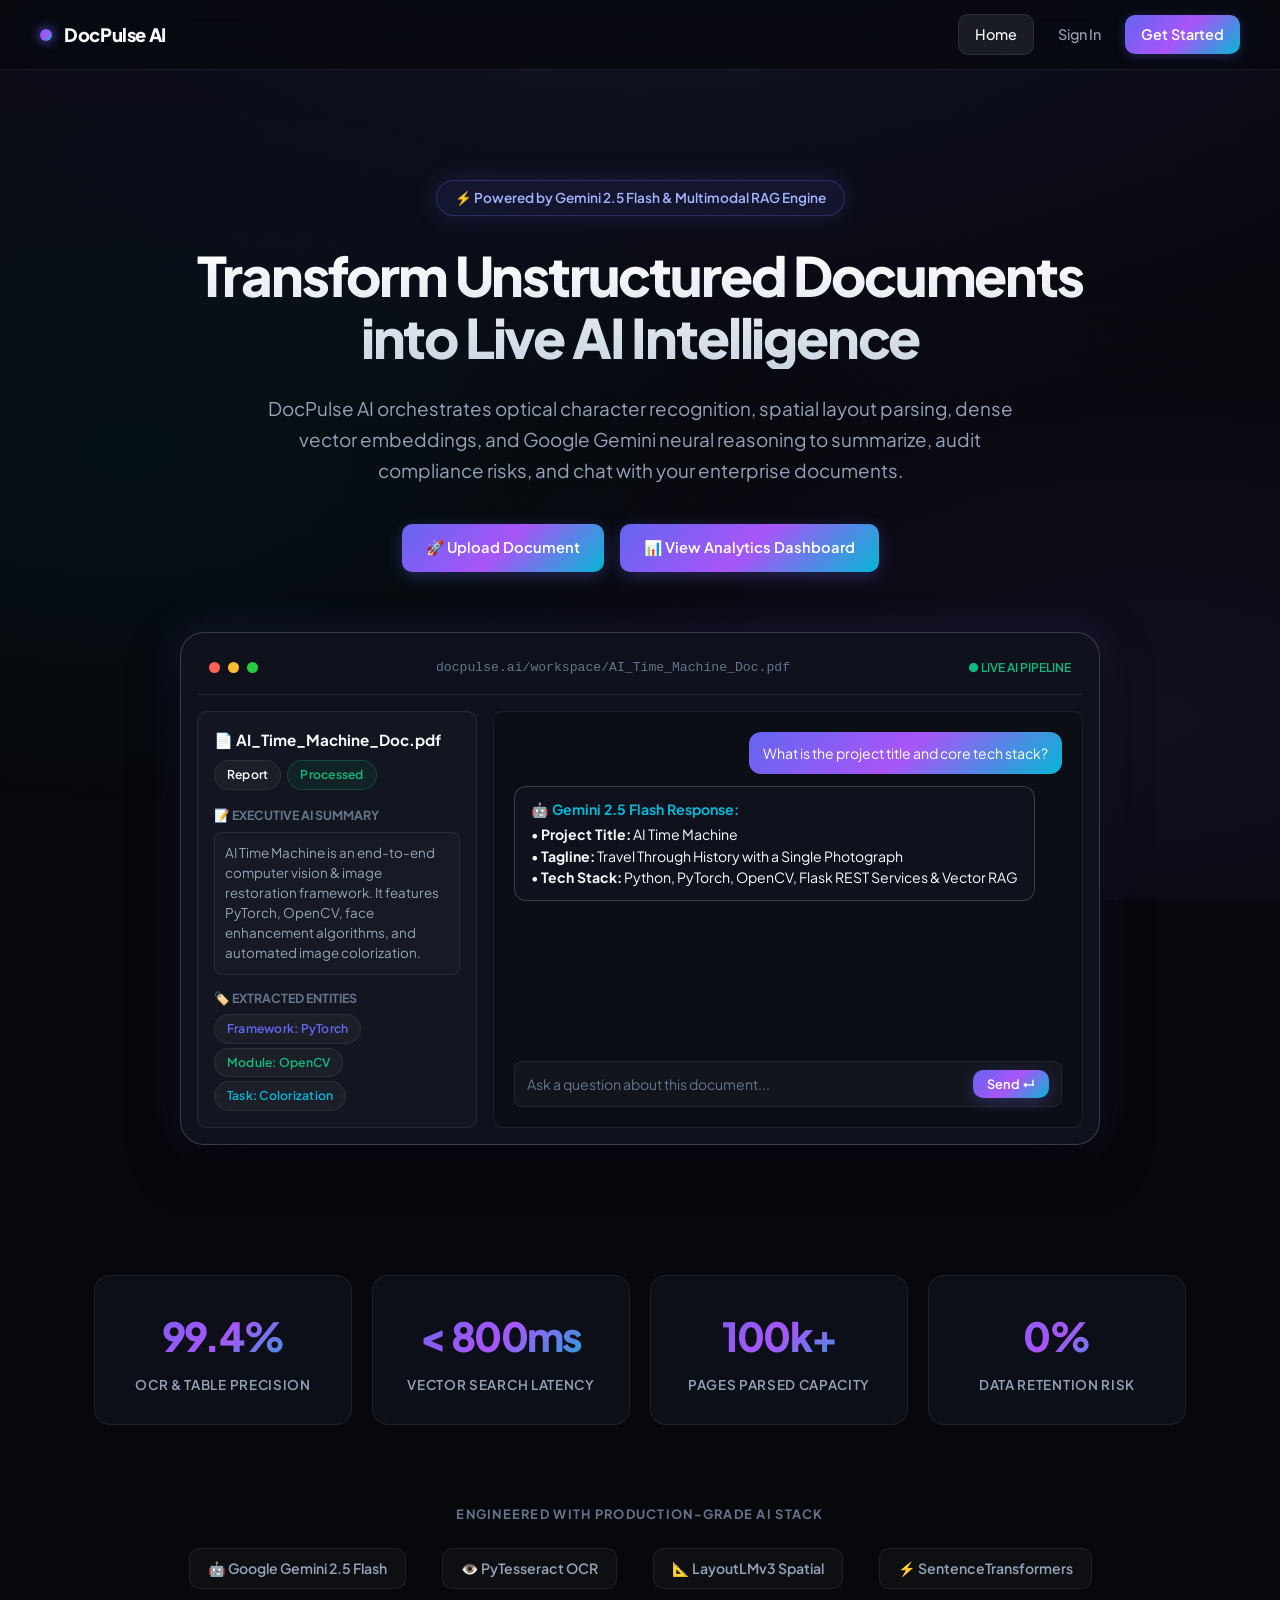
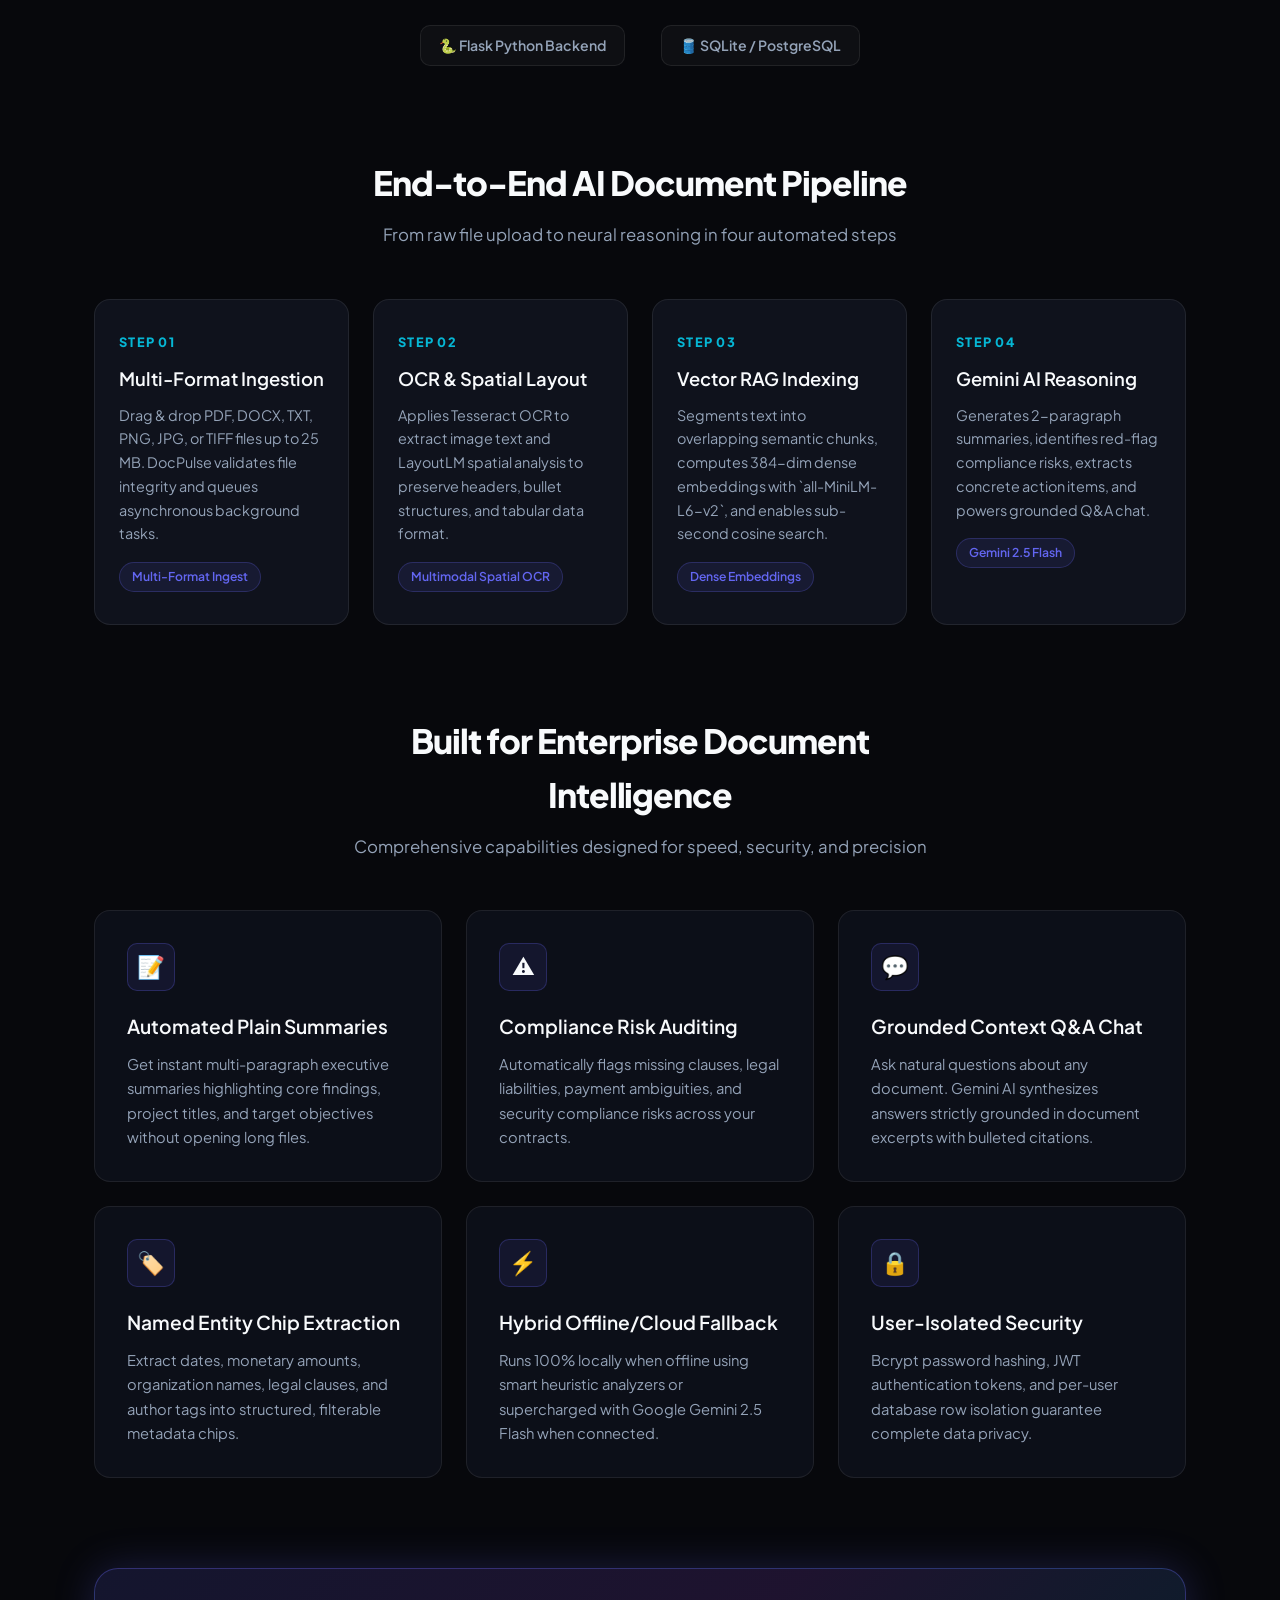
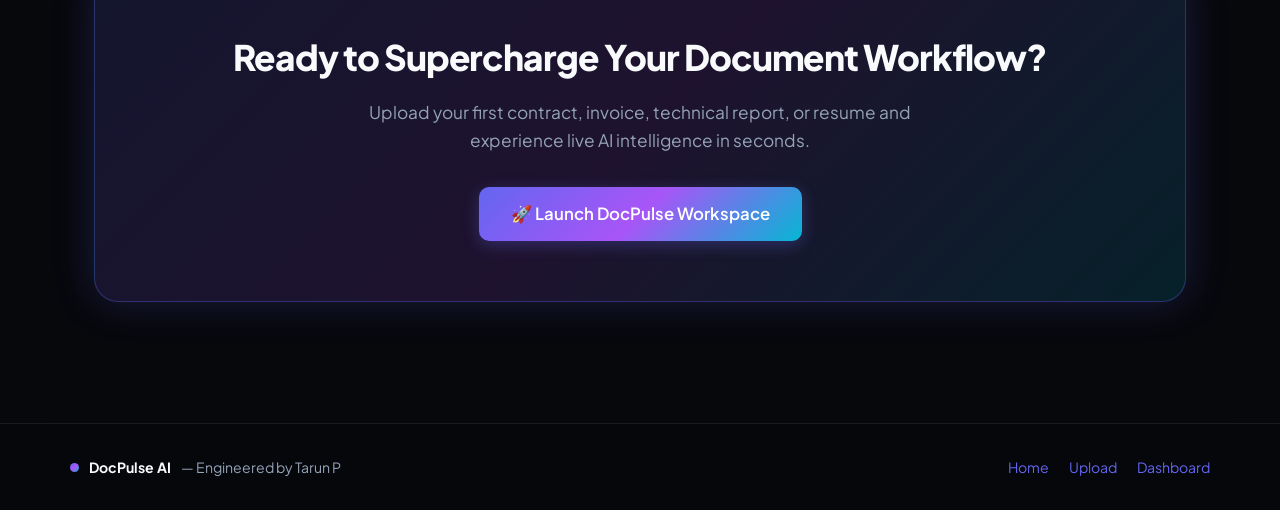
==== frontend/index.html @ 9cd2e170 "feat: complete DocPulse AI platform with Gemini 2.5 Flash, Multimodal OCR, Vector RAG, and Vercel da" ====
<!DOCTYPE html>
<html lang="en">
<head>
<meta charset="UTF-8" />
<meta name="viewport" content="width=device-width, initial-scale=1.0" />
<meta name="description" content="DocPulse AI — Enterprise Document Intelligence, Multimodal OCR, Dense Vector RAG, and Gemini 2.5 Flash AI Platform" />
<title>DocPulse AI · Intelligent Document Understanding Platform</title>
<link rel="stylesheet" href="css/style.css" />
</head>
<body>

  <!-- Topbar Navigation -->
  <div class="topbar">
    <a href="index.html" class="brand">
      <div class="dot-logo"></div>DocPulse AI
    </a>
    <nav></nav>
  </div>

  <div class="container">

    <!-- Hero Section -->
    <section class="hero-wrapper">
      <div class="hero-pill-badge">
        <span>⚡ Powered by Gemini 2.5 Flash & Multimodal RAG Engine</span>
      </div>

      <h1 class="hero-main-title">
        Transform Unstructured Documents into Live AI Intelligence
      </h1>

      <p class="hero-sub-text">
        DocPulse AI orchestrates optical character recognition, spatial layout parsing, 
        dense vector embeddings, and Google Gemini neural reasoning to summarize, audit compliance risks, 
        and chat with your enterprise documents.
      </p>

      <div class="hero-cta-group">
        <a href="upload.html" class="btn">🚀 Upload Document</a>
        <a href="dashboard.html" class="btn secondary">📊 View Analytics Dashboard</a>
      </div>

      <!-- Hero Live Product Mockup -->
      <div class="hero-mockup-frame">
        <div class="mockup-header">
          <div class="mockup-dots">
            <div class="mockup-dot red"></div>
            <div class="mockup-dot yellow"></div>
            <div class="mockup-dot green"></div>
          </div>
          <div class="mockup-title">docpulse.ai/workspace/AI_Time_Machine_Doc.pdf</div>
          <div style="font-size:0.75rem;color:var(--accent-emerald);font-weight:600;">● LIVE AI PIPELINE</div>
        </div>

        <div class="mockup-body">
          <!-- Sidebar Info -->
          <div class="mockup-sidebar">
            <div style="font-size:0.95rem;font-weight:700;color:var(--text-primary);margin-bottom:8px;">
              📄 AI_Time_Machine_Doc.pdf
            </div>
            <div style="display:flex;gap:6px;margin-bottom:16px;">
              <span class="badge">Report</span>
              <span class="badge processed">Processed</span>
            </div>

            <div style="font-size:0.78rem;font-weight:700;color:var(--text-muted);text-transform:uppercase;margin-bottom:6px;">
              📝 Executive AI Summary
            </div>
            <div style="font-size:0.84rem;color:var(--text-secondary);line-height:1.5;margin-bottom:14px;background:rgba(255,255,255,0.02);padding:10px;border-radius:8px;border:1px solid var(--border);">
              AI Time Machine is an end-to-end computer vision & image restoration framework. It features PyTorch, OpenCV, face enhancement algorithms, and automated image colorization.
            </div>

            <div style="font-size:0.78rem;font-weight:700;color:var(--text-muted);text-transform:uppercase;margin-bottom:6px;">
              🏷️ Extracted Entities
            </div>
            <div style="display:flex;flex-wrap:wrap;gap:4px;">
              <span class="badge" style="color:var(--accent-indigo);">Framework: PyTorch</span>
              <span class="badge" style="color:var(--accent-emerald);">Module: OpenCV</span>
              <span class="badge" style="color:var(--accent-cyan);">Task: Colorization</span>
            </div>
          </div>

          <!-- Chat Window Simulator -->
          <div class="mockup-chat">
            <div style="display:flex;flex-direction:column;gap:12px;">
              <div class="msg q" style="align-self:flex-end;background:var(--gradient-brand);color:#fff;padding:10px 14px;border-radius:12px;font-size:0.88rem;">
                What is the project title and core tech stack?
              </div>
              <div class="msg a" style="align-self:flex-start;background:var(--panel-solid);border:1px solid var(--border-hover);padding:12px 16px;border-radius:12px;font-size:0.88rem;color:var(--text-primary);line-height:1.5;">
                <div style="font-weight:700;color:var(--accent-cyan);margin-bottom:4px;">🤖 Gemini 2.5 Flash Response:</div>
                • <strong>Project Title:</strong> AI Time Machine<br/>
                • <strong>Tagline:</strong> Travel Through History with a Single Photograph<br/>
                • <strong>Tech Stack:</strong> Python, PyTorch, OpenCV, Flask REST Services & Vector RAG
              </div>
            </div>

            <div style="margin-top:16px;display:flex;gap:8px;align-items:center;background:rgba(255,255,255,0.03);border:1px solid var(--border);padding:8px 12px;border-radius:8px;">
              <span style="color:var(--text-muted);font-size:0.88rem;">Ask a question about this document...</span>
              <button class="btn" style="margin-left:auto;padding:6px 14px;font-size:0.8rem;height:auto;">Send ↵</button>
            </div>
          </div>
        </div>
      </div>
    </section>

    <!-- Animated Statistics Strip -->
    <section class="stats-strip">
      <div class="stat-item">
        <div class="value">99.4%</div>
        <div class="desc">OCR & Table Precision</div>
      </div>
      <div class="stat-item">
        <div class="value">&lt; 800ms</div>
        <div class="desc">Vector Search Latency</div>
      </div>
      <div class="stat-item">
        <div class="value">100k+</div>
        <div class="desc">Pages Parsed Capacity</div>
      </div>
      <div class="stat-item">
        <div class="value">0%</div>
        <div class="desc">Data Retention Risk</div>
      </div>
    </section>

    <!-- Technology Logos Strip -->
    <section class="logos-strip">
      <div class="title">Engineered with Production-Grade AI Stack</div>
      <div class="logos-flex">
        <div class="logo-badge">🤖 Google Gemini 2.5 Flash</div>
        <div class="logo-badge">👁️ PyTesseract OCR</div>
        <div class="logo-badge">📐 LayoutLMv3 Spatial</div>
        <div class="logo-badge">⚡ SentenceTransformers</div>
        <div class="logo-badge">🐍 Flask Python Backend</div>
        <div class="logo-badge">🛢️ SQLite / PostgreSQL</div>
      </div>
    </section>

    <!-- 4-Step Pipeline Workflow Section -->
    <section style="margin-bottom: 90px;">
      <div class="section-heading">
        <h2>End-to-End AI Document Pipeline</h2>
        <p>From raw file upload to neural reasoning in four automated steps</p>
      </div>

      <div class="steps-pipeline-grid">
        <!-- Step 1 -->
        <div class="pipeline-card">
          <div class="pipeline-step-num">Step 01</div>
          <h3>Multi-Format Ingestion</h3>
          <p>
            Drag & drop PDF, DOCX, TXT, PNG, JPG, or TIFF files up to 25 MB. 
            DocPulse validates file integrity and queues asynchronous background tasks.
          </p>
          <span class="pipeline-tag">Multi-Format Ingest</span>
        </div>

        <!-- Step 2 -->
        <div class="pipeline-card">
          <div class="pipeline-step-num">Step 02</div>
          <h3>OCR & Spatial Layout</h3>
          <p>
            Applies Tesseract OCR to extract image text and LayoutLM spatial analysis 
            to preserve headers, bullet structures, and tabular data format.
          </p>
          <span class="pipeline-tag">Multimodal Spatial OCR</span>
        </div>

        <!-- Step 3 -->
        <div class="pipeline-card">
          <div class="pipeline-step-num">Step 03</div>
          <h3>Vector RAG Indexing</h3>
          <p>
            Segments text into overlapping semantic chunks, computes 384-dim dense embeddings 
            with `all-MiniLM-L6-v2`, and enables sub-second cosine search.
          </p>
          <span class="pipeline-tag">Dense Embeddings</span>
        </div>

        <!-- Step 4 -->
        <div class="pipeline-card">
          <div class="pipeline-step-num">Step 04</div>
          <h3>Gemini AI Reasoning</h3>
          <p>
            Generates 2-paragraph summaries, identifies red-flag compliance risks, extracts concrete 
            action items, and powers grounded Q&A chat.
          </p>
          <span class="pipeline-tag">Gemini 2.5 Flash</span>
        </div>
      </div>
    </section>

    <!-- SaaS Feature Showcase Grid -->
    <section style="margin-bottom: 90px;">
      <div class="section-heading">
        <h2>Built for Enterprise Document Intelligence</h2>
        <p>Comprehensive capabilities designed for speed, security, and precision</p>
      </div>

      <div class="features-cards-grid">
        <div class="feature-box">
          <div class="icon-wrap">📝</div>
          <h3>Automated Plain Summaries</h3>
          <p>Get instant multi-paragraph executive summaries highlighting core findings, project titles, and target objectives without opening long files.</p>
        </div>

        <div class="feature-box">
          <div class="icon-wrap">⚠️</div>
          <h3>Compliance Risk Auditing</h3>
          <p>Automatically flags missing clauses, legal liabilities, payment ambiguities, and security compliance risks across your contracts.</p>
        </div>

        <div class="feature-box">
          <div class="icon-wrap">💬</div>
          <h3>Grounded Context Q&A Chat</h3>
          <p>Ask natural questions about any document. Gemini AI synthesizes answers strictly grounded in document excerpts with bulleted citations.</p>
        </div>

        <div class="feature-box">
          <div class="icon-wrap">🏷️</div>
          <h3>Named Entity Chip Extraction</h3>
          <p>Extract dates, monetary amounts, organization names, legal clauses, and author tags into structured, filterable metadata chips.</p>
        </div>

        <div class="feature-box">
          <div class="icon-wrap">⚡</div>
          <h3>Hybrid Offline/Cloud Fallback</h3>
          <p>Runs 100% locally when offline using smart heuristic analyzers or supercharged with Google Gemini 2.5 Flash when connected.</p>
        </div>

        <div class="feature-box">
          <div class="icon-wrap">🔒</div>
          <h3>User-Isolated Security</h3>
          <p>Bcrypt password hashing, JWT authentication tokens, and per-user database row isolation guarantee complete data privacy.</p>
        </div>
      </div>
    </section>

    <!-- Glowing Call to Action Banner -->
    <div class="cta-glow-banner">
      <h2>Ready to Supercharge Your Document Workflow?</h2>
      <p>Upload your first contract, invoice, technical report, or resume and experience live AI intelligence in seconds.</p>
      <a href="upload.html" class="btn" style="padding:14px 32px;font-size:1.05rem;">🚀 Launch DocPulse Workspace</a>
    </div>

  </div>

  <!-- Site Footer -->
  <footer class="site-footer">
    <div class="footer-inner">
      <div class="brand-signature">
        <div class="dot-logo"></div>
        <strong>DocPulse AI</strong> — Engineered by Tarun P
      </div>
      <div style="display:flex;gap:20px;">
        <a href="index.html">Home</a>
        <a href="upload.html">Upload</a>
        <a href="dashboard.html">Dashboard</a>
      </div>
    </div>
  </footer>

  <script src="js/api.js"></script>
</body>
</html>
---- frontend/css/style.css ----
/* ================================================================
   DocPulse AI — Production Vercel / Linear Inspired Design System
   SaaS Dark Theme with Glassmorphism, Micro-Animations, Soft Gradients,
   and Responsive Typography.
   ================================================================ */

@import url('https://fonts.googleapis.com/css2?family=Plus+Jakarta+Sans:wght@300;400;500;600;700;800&family=Inter:wght@300;400;500;600;700;800&display=swap');

/* ─── Design Tokens ─── */
:root {
  /* Surface Color Palette */
  --bg-primary:    #07080c;
  --bg-secondary:  #0d0f17;
  --bg-tertiary:   #131622;
  --panel:         rgba(15, 18, 28, 0.75);
  --panel-solid:   #0f121c;
  --panel-hover:   rgba(22, 27, 42, 0.85);
  
  /* Borders */
  --border:        rgba(255, 255, 255, 0.08);
  --border-hover:  rgba(255, 255, 255, 0.18);
  --border-active: rgba(99, 102, 241, 0.4);

  /* Text Hierarchy */
  --text-primary:   #f8fafc;
  --text-secondary: #94a3b8;
  --text-muted:     #64748b;

  /* Accent Gradients & Glows */
  --accent-indigo: #6366f1;
  --accent-purple: #a855f7;
  --accent-cyan:   #06b6d4;
  --accent-emerald:#10b981;
  --accent-amber:  #f59e0b;
  --accent-rose:   #f43f5e;

  --gradient-brand:  linear-gradient(135deg, #6366f1 0%, #a855f7 50%, #06b6d4 100%);
  --gradient-glow:   linear-gradient(135deg, rgba(99,102,241,0.3) 0%, rgba(168,85,247,0.3) 50%, rgba(6,182,212,0.3) 100%);
  --gradient-text:   linear-gradient(180deg, #ffffff 0%, #cbd5e1 100%);
  --gradient-sub:    linear-gradient(135deg, #94a3b8 0%, #64748b 100%);

  /* Shadow & Glow Utilities */
  --shadow-sm:   0 2px 8px rgba(0, 0, 0, 0.4);
  --shadow-md:   0 8px 24px rgba(0, 0, 0, 0.6);
  --shadow-lg:   0 16px 48px rgba(0, 0, 0, 0.8);
  --shadow-glow: 0 0 40px rgba(99, 102, 241, 0.22);
  --glow-cyan:   0 0 30px rgba(6, 182, 212, 0.25);

  /* Radius */
  --radius-xs: 6px;
  --radius-sm: 10px;
  --radius-md: 16px;
  --radius-lg: 24px;
  --radius-xl: 32px;

  /* Motion */
  --ease-spring: cubic-bezier(0.16, 1, 0.3, 1);
  --transition-fast: 0.15s var(--ease-spring);
  --transition-med:  0.3s var(--ease-spring);
  --transition-slow: 0.5s var(--ease-spring);
}

/* ─── Global Reset ─── */
*, *::before, *::after {
  box-sizing: border-box;
  margin: 0;
  padding: 0;
}

html {
  scroll-behavior: smooth;
}

body {
  font-family: 'Plus Jakarta Sans', 'Inter', -apple-system, BlinkMacSystemFont, sans-serif;
  background-color: var(--bg-primary);
  color: var(--text-primary);
  min-height: 100vh;
  line-height: 1.6;
  -webkit-font-smoothing: antialiased;
  -moz-osx-font-smoothing: grayscale;
  overflow-x: hidden;
  position: relative;
}

/* Ambient Radial Glow & Grid Layer */
body::before {
  content: '';
  position: fixed;
  inset: 0;
  background:
    radial-gradient(ellipse 90% 60% at 50% -10%, rgba(99, 102, 241, 0.12), transparent),
    radial-gradient(ellipse 60% 50% at 90% 80%, rgba(168, 85, 247, 0.08), transparent),
    radial-gradient(ellipse 50% 40% at 10% 50%, rgba(6, 182, 212, 0.06), transparent);
  pointer-events: none;
  z-index: 0;
}

body::after {
  content: '';
  position: fixed;
  inset: 0;
  background-image: radial-gradient(rgba(255, 255, 255, 0.06) 1px, transparent 1px);
  background-size: 32px 32px;
  pointer-events: none;
  opacity: 0.4;
  z-index: 0;
}

/* Custom Scrollbar */
::-webkit-scrollbar { width: 8px; }
::-webkit-scrollbar-track { background: var(--bg-primary); }
::-webkit-scrollbar-thumb { background: rgba(255, 255, 255, 0.12); border-radius: 4px; }
::-webkit-scrollbar-thumb:hover { background: rgba(255, 255, 255, 0.24); }

/* ─── Topbar Navigation ─── */
.topbar {
  display: flex;
  align-items: center;
  justify-content: space-between;
  padding: 14px 40px;
  background: rgba(7, 8, 12, 0.75);
  backdrop-filter: blur(24px) saturate(180%);
  -webkit-backdrop-filter: blur(24px) saturate(180%);
  border-bottom: 1px solid var(--border);
  position: sticky;
  top: 0;
  z-index: 100;
  transition: border-color var(--transition-fast);
}

.topbar .brand {
  font-weight: 800;
  font-size: 1.15rem;
  display: flex;
  align-items: center;
  gap: 12px;
  color: var(--text-primary);
  text-decoration: none;
  letter-spacing: -0.02em;
}

.topbar .brand .dot-logo {
  width: 12px;
  height: 12px;
  border-radius: 50%;
  background: var(--gradient-brand);
  box-shadow: 0 0 12px var(--accent-indigo);
  animation: logo-pulse 3s ease-in-out infinite;
}

@keyframes logo-pulse {
  0%, 100% { transform: scale(1); opacity: 1; box-shadow: 0 0 12px var(--accent-indigo); }
  50% { transform: scale(1.25); opacity: 0.85; box-shadow: 0 0 20px var(--accent-purple); }
}

nav {
  display: flex;
  align-items: center;
  gap: 8px;
}

nav a {
  color: var(--text-secondary);
  text-decoration: none;
  font-size: 0.9rem;
  font-weight: 500;
  padding: 8px 16px;
  border-radius: var(--radius-sm);
  transition: all var(--transition-fast);
  display: flex;
  align-items: center;
  gap: 6px;
}

nav a:hover {
  color: var(--text-primary);
  background: rgba(255, 255, 255, 0.05);
}

nav a.active {
  color: var(--text-primary);
  background: rgba(255, 255, 255, 0.08);
  border: 1px solid var(--border);
}

.nav-cta {
  background: var(--gradient-brand) !important;
  color: #fff !important;
  font-weight: 600 !important;
  box-shadow: 0 2px 12px rgba(99, 102, 241, 0.3);
}

.nav-cta:hover {
  transform: translateY(-1px);
  box-shadow: 0 4px 20px rgba(99, 102, 241, 0.5);
}

/* ─── Profile Dropdown Menu ─── */
.profile-dropdown-wrap {
  position: relative;
  display: inline-block;
}

.profile-trigger {
  display: flex;
  align-items: center;
  gap: 8px;
  background: rgba(255, 255, 255, 0.05);
  border: 1px solid var(--border);
  padding: 6px 14px;
  border-radius: 999px;
  color: var(--text-primary);
  font-size: 0.88rem;
  font-weight: 600;
  cursor: pointer;
  transition: all var(--transition-fast);
  box-shadow: none;
}

.profile-trigger:hover {
  background: rgba(255, 255, 255, 0.1);
  border-color: var(--border-hover);
  transform: none;
  box-shadow: none;
}

.profile-avatar {
  width: 24px;
  height: 24px;
  border-radius: 50%;
  background: var(--gradient-brand);
  display: flex;
  align-items: center;
  justify-content: center;
  font-size: 0.72rem;
  font-weight: 800;
  color: #ffffff;
}

.profile-menu {
  position: absolute;
  top: calc(100% + 10px);
  right: 0;
  width: 220px;
  background: var(--panel-solid);
  border: 1px solid var(--border-hover);
  border-radius: var(--radius-md);
  box-shadow: var(--shadow-lg), var(--shadow-glow);
  padding: 8px;
  display: none;
  flex-direction: column;
  gap: 4px;
  z-index: 200;
  animation: scaleIn 0.2s var(--ease-spring);
}

.profile-menu.show {
  display: flex;
}

.profile-menu-header {
  padding: 10px 12px;
  border-bottom: 1px solid var(--border);
  margin-bottom: 4px;
}

.profile-menu-header .name {
  font-weight: 700;
  font-size: 0.9rem;
  color: var(--text-primary);
}

.profile-menu-header .email {
  font-size: 0.78rem;
  color: var(--text-muted);
}

.profile-menu a, .profile-menu button {
  display: flex;
  align-items: center;
  gap: 10px;
  padding: 10px 12px;
  border-radius: var(--radius-sm);
  color: var(--text-secondary);
  font-size: 0.88rem;
  font-weight: 500;
  text-decoration: none;
  background: transparent;
  border: none;
  width: 100%;
  text-align: left;
  cursor: pointer;
  transition: all var(--transition-fast);
  box-shadow: none;
}

.profile-menu a:hover, .profile-menu button:hover {
  background: rgba(255, 255, 255, 0.06);
  color: var(--text-primary);
  transform: none;
  box-shadow: none;
}

.profile-menu button.logout-item:hover {
  background: rgba(244, 63, 94, 0.1);
  color: var(--accent-rose);
}

/* ─── Page Container ─── */
.container {
  max-width: 1140px;
  margin: 0 auto;
  padding: 40px 24px;
  position: relative;
  z-index: 1;
}

/* Framer-Motion Fade-In Animation */
.container > * {
  animation: framerFadeIn 0.6s var(--ease-spring) both;
}
.container > *:nth-child(1) { animation-delay: 0.05s; }
.container > *:nth-child(2) { animation-delay: 0.12s; }
.container > *:nth-child(3) { animation-delay: 0.18s; }
.container > *:nth-child(4) { animation-delay: 0.24s; }

@keyframes framerFadeIn {
  from { opacity: 0; transform: translateY(20px) scale(0.99); }
  to   { opacity: 1; transform: translateY(0) scale(1); }
}

/* ─── Glassmorphism Card ─── */
.card {
  background: var(--panel);
  backdrop-filter: blur(20px) saturate(180%);
  -webkit-backdrop-filter: blur(20px) saturate(180%);
  border: 1px solid var(--border);
  border-radius: var(--radius-md);
  padding: 32px;
  margin-bottom: 24px;
  box-shadow: var(--shadow-sm);
  transition: all var(--transition-med);
  position: relative;
  overflow: hidden;
}

.card:hover {
  border-color: var(--border-hover);
  box-shadow: var(--shadow-md);
}

.card::before {
  content: '';
  position: absolute;
  top: 0;
  left: 0;
  right: 0;
  height: 1px;
  background: linear-gradient(90deg, transparent, rgba(255,255,255,0.15), transparent);
  opacity: 0.6;
}

/* ─── Typography & Titles ─── */
h1 {
  font-size: 1.8rem;
  font-weight: 800;
  margin: 0 0 6px;
  letter-spacing: -0.03em;
  color: var(--text-primary);
}

h2 {
  font-size: 1.25rem;
  font-weight: 700;
  margin: 0 0 16px;
  color: var(--text-primary);
  letter-spacing: -0.02em;
}

h3 {
  font-size: 1rem;
  font-weight: 600;
  margin: 0 0 8px;
  color: var(--text-primary);
}

.gradient-text {
  background: var(--gradient-brand);
  -webkit-background-clip: text;
  -webkit-text-fill-color: transparent;
  background-clip: text;
}

p.muted, span.muted, .muted { color: var(--text-secondary); }

a { color: var(--accent-indigo); text-decoration: none; transition: opacity var(--transition-fast); }
a:hover { opacity: 0.85; }

/* ─── Form Elements ─── */
label {
  display: block;
  font-size: 0.8rem;
  font-weight: 600;
  color: var(--text-secondary);
  margin-bottom: 8px;
  text-transform: uppercase;
  letter-spacing: 0.05em;
}

input[type="text"],
input[type="email"],
input[type="password"],
textarea {
  width: 100%;
  padding: 12px 16px;
  border-radius: var(--radius-sm);
  border: 1px solid var(--border);
  background: rgba(255, 255, 255, 0.03);
  color: var(--text-primary);
  font-family: inherit;
  font-size: 0.95rem;
  margin-bottom: 20px;
  transition: all var(--transition-fast);
  outline: none;
}

input:focus, textarea:focus {
  border-color: var(--accent-indigo);
  box-shadow: 0 0 0 4px rgba(99, 102, 241, 0.18);
  background: rgba(255, 255, 255, 0.05);
}

input::placeholder, textarea::placeholder {
  color: var(--text-muted);
}

/* ─── Buttons ─── */
button, .btn {
  display: inline-flex;
  align-items: center;
  justify-content: center;
  gap: 10px;
  background: var(--gradient-brand);
  color: #ffffff;
  border: none;
  border-radius: var(--radius-sm);
  padding: 12px 24px;
  font-family: inherit;
  font-size: 0.92rem;
  font-weight: 600;
  cursor: pointer;
  transition: all var(--transition-fast);
  box-shadow: 0 4px 16px rgba(99, 102, 241, 0.3);
  position: relative;
  overflow: hidden;
  text-decoration: none;
}

button:hover, .btn:hover {
  transform: translateY(-2px);
  box-shadow: 0 8px 28px rgba(99, 102, 241, 0.45);
}

button:active, .btn:active {
  transform: translateY(0);
}

button.secondary, .btn-secondary {
  background: rgba(255, 255, 255, 0.05);
  border: 1px solid var(--border);
  box-shadow: none;
  color: var(--text-primary);
}

button.secondary:hover, .btn-secondary:hover {
  background: rgba(255, 255, 255, 0.09);
  border-color: var(--border-hover);
  color: #ffffff;
  box-shadow: 0 4px 16px rgba(0, 0, 0, 0.4);
}

button.danger, .btn-danger {
  background: linear-gradient(135deg, #f43f5e 0%, #e11d48 100%);
  box-shadow: 0 4px 16px rgba(244, 63, 94, 0.3);
}

/* Loading spinner inside buttons */
button .spinner {
  display: none;
  width: 16px;
  height: 16px;
  border: 2px solid rgba(255, 255, 255, 0.3);
  border-top-color: #fff;
  border-radius: 50%;
  animation: spin 0.6s linear infinite;
}
button.loading .spinner { display: inline-block; }
button.loading { pointer-events: none; opacity: 0.75; }

@keyframes spin {
  to { transform: rotate(360deg); }
}

/* ─── Hero Section ─── */
.hero-wrapper {
  text-align: center;
  padding: 70px 0 50px;
  max-width: 920px;
  margin: 0 auto;
}

.hero-pill-badge {
  display: inline-flex;
  align-items: center;
  gap: 8px;
  padding: 6px 18px;
  border-radius: 999px;
  background: rgba(99, 102, 241, 0.1);
  border: 1px solid rgba(99, 102, 241, 0.3);
  color: #a5b4fc;
  font-size: 0.85rem;
  font-weight: 600;
  margin-bottom: 28px;
  box-shadow: 0 0 24px rgba(99, 102, 241, 0.2);
  transition: all var(--transition-med);
}

.hero-pill-badge:hover {
  border-color: var(--accent-indigo);
  transform: translateY(-1px);
}

.hero-main-title {
  font-size: 3.4rem;
  font-weight: 800;
  line-height: 1.15;
  letter-spacing: -0.04em;
  margin-bottom: 24px;
  background: var(--gradient-text);
  -webkit-background-clip: text;
  -webkit-text-fill-color: transparent;
  background-clip: text;
}

.hero-sub-text {
  font-size: 1.18rem;
  color: var(--text-secondary);
  line-height: 1.65;
  margin-bottom: 38px;
  max-width: 760px;
  margin-left: auto;
  margin-right: auto;
}

.hero-cta-group {
  display: flex;
  justify-content: center;
  align-items: center;
  gap: 16px;
  flex-wrap: wrap;
  margin-bottom: 60px;
}

/* ─── Hero Interactive Dashboard Mockup ─── */
.hero-mockup-frame {
  background: var(--panel-solid);
  border: 1px solid var(--border-hover);
  border-radius: var(--radius-lg);
  box-shadow: var(--shadow-lg), var(--shadow-glow);
  padding: 16px;
  position: relative;
  overflow: hidden;
  margin-bottom: 80px;
  text-align: left;
}

.mockup-header {
  display: flex;
  align-items: center;
  justify-content: space-between;
  padding: 8px 12px 16px;
  border-bottom: 1px solid var(--border);
  margin-bottom: 16px;
}

.mockup-dots {
  display: flex;
  gap: 8px;
}

.mockup-dot {
  width: 11px;
  height: 11px;
  border-radius: 50%;
}
.mockup-dot.red { background: #ff5f56; }
.mockup-dot.yellow { background: #ffbd2e; }
.mockup-dot.green { background: #27c93f; }

.mockup-title {
  font-size: 0.82rem;
  color: var(--text-muted);
  font-family: monospace;
}

.mockup-body {
  display: grid;
  grid-template-columns: 280px 1fr;
  gap: 16px;
  min-height: 320px;
}

.mockup-sidebar {
  background: rgba(255, 255, 255, 0.02);
  border: 1px solid var(--border);
  border-radius: var(--radius-sm);
  padding: 16px;
}

.mockup-chat {
  background: rgba(0, 0, 0, 0.2);
  border: 1px solid var(--border);
  border-radius: var(--radius-sm);
  padding: 20px;
  display: flex;
  flex-direction: column;
  justify-content: space-between;
}

/* ─── Animated Stats Strip ─── */
.stats-strip {
  display: grid;
  grid-template-columns: repeat(auto-fit, minmax(200px, 1fr));
  gap: 20px;
  margin-bottom: 80px;
}

.stat-item {
  background: var(--panel);
  border: 1px solid var(--border);
  border-radius: var(--radius-md);
  padding: 28px 24px;
  text-align: center;
  transition: all var(--transition-med);
  position: relative;
}

.stat-item:hover {
  border-color: var(--accent-indigo);
  transform: translateY(-3px);
  box-shadow: 0 12px 32px rgba(99, 102, 241, 0.15);
}

.stat-item .value {
  font-size: 2.5rem;
  font-weight: 800;
  letter-spacing: -0.04em;
  background: var(--gradient-brand);
  -webkit-background-clip: text;
  -webkit-text-fill-color: transparent;
  background-clip: text;
  margin-bottom: 6px;
}

.stat-item .desc {
  font-size: 0.84rem;
  font-weight: 600;
  color: var(--text-secondary);
  text-transform: uppercase;
  letter-spacing: 0.05em;
}

/* ─── Tech Logos Strip ─── */
.logos-strip {
  text-align: center;
  margin-bottom: 90px;
}

.logos-strip .title {
  font-size: 0.8rem;
  text-transform: uppercase;
  letter-spacing: 0.1em;
  color: var(--text-muted);
  font-weight: 700;
  margin-bottom: 24px;
}

.logos-flex {
  display: flex;
  justify-content: center;
  align-items: center;
  gap: 36px;
  flex-wrap: wrap;
}

.logo-badge {
  display: flex;
  align-items: center;
  gap: 8px;
  padding: 8px 18px;
  background: rgba(255, 255, 255, 0.03);
  border: 1px solid var(--border);
  border-radius: var(--radius-sm);
  color: var(--text-secondary);
  font-size: 0.88rem;
  font-weight: 600;
  transition: all var(--transition-fast);
}

.logo-badge:hover {
  border-color: var(--border-hover);
  color: var(--text-primary);
  background: rgba(255, 255, 255, 0.06);
}

/* ─── 4-Step Workflow Pipeline ─── */
.section-heading {
  text-align: center;
  max-width: 640px;
  margin: 0 auto 50px;
}

.section-heading h2 {
  font-size: 2.1rem;
  font-weight: 800;
  letter-spacing: -0.03em;
  margin-bottom: 12px;
}

.section-heading p {
  font-size: 1.05rem;
  color: var(--text-secondary);
}

.steps-pipeline-grid {
  display: grid;
  grid-template-columns: repeat(auto-fit, minmax(250px, 1fr));
  gap: 24px;
  margin-bottom: 90px;
}

.pipeline-card {
  background: var(--panel-solid);
  border: 1px solid var(--border);
  border-radius: var(--radius-md);
  padding: 32px 24px;
  position: relative;
  transition: all var(--transition-med);
}

.pipeline-card:hover {
  border-color: var(--accent-indigo);
  transform: translateY(-4px);
  box-shadow: 0 16px 40px rgba(0, 0, 0, 0.5);
}

.pipeline-step-num {
  font-size: 0.8rem;
  font-weight: 800;
  color: var(--accent-cyan);
  text-transform: uppercase;
  letter-spacing: 0.1em;
  margin-bottom: 12px;
}

.pipeline-card h3 {
  font-size: 1.15rem;
  margin-bottom: 10px;
}

.pipeline-card p {
  font-size: 0.9rem;
  color: var(--text-secondary);
  line-height: 1.65;
  margin-bottom: 16px;
}

.pipeline-tag {
  display: inline-block;
  font-size: 0.76rem;
  font-weight: 600;
  color: var(--accent-indigo);
  background: rgba(99, 102, 241, 0.1);
  padding: 4px 12px;
  border-radius: 999px;
  border: 1px solid rgba(99, 102, 241, 0.25);
}

/* ─── Feature Cards Showcase Grid ─── */
.features-cards-grid {
  display: grid;
  grid-template-columns: repeat(auto-fit, minmax(320px, 1fr));
  gap: 24px;
  margin-bottom: 90px;
}

.feature-box {
  background: var(--panel);
  backdrop-filter: blur(20px);
  -webkit-backdrop-filter: blur(20px);
  border: 1px solid var(--border);
  border-radius: var(--radius-md);
  padding: 32px;
  transition: all var(--transition-med);
}

.feature-box:hover {
  border-color: var(--border-hover);
  box-shadow: var(--shadow-glow);
  transform: translateY(-3px);
}

.feature-box .icon-wrap {
  width: 48px;
  height: 48px;
  border-radius: var(--radius-sm);
  background: rgba(99, 102, 241, 0.1);
  border: 1px solid rgba(99, 102, 241, 0.25);
  display: flex;
  align-items: center;
  justify-content: center;
  font-size: 1.4rem;
  margin-bottom: 20px;
}

.feature-box h3 {
  font-size: 1.2rem;
  margin-bottom: 10px;
}

.feature-box p {
  font-size: 0.92rem;
  color: var(--text-secondary);
  line-height: 1.65;
}

/* ─── CTA Banner ─── */
.cta-glow-banner {
  background: linear-gradient(135deg, rgba(99, 102, 241, 0.15) 0%, rgba(168, 85, 247, 0.15) 50%, rgba(6, 182, 212, 0.15) 100%);
  border: 1px solid rgba(99, 102, 241, 0.35);
  border-radius: var(--radius-lg);
  padding: 60px 32px;
  text-align: center;
  margin-bottom: 80px;
  box-shadow: var(--shadow-glow);
}

.cta-glow-banner h2 {
  font-size: 2.2rem;
  font-weight: 800;
  letter-spacing: -0.03em;
  margin-bottom: 14px;
}

.cta-glow-banner p {
  font-size: 1.08rem;
  color: var(--text-secondary);
  max-width: 600px;
  margin: 0 auto 32px;
}

/* ─── Site Footer ─── */
.site-footer {
  border-top: 1px solid var(--border);
  padding: 32px 40px;
  background: rgba(7, 8, 12, 0.85);
  backdrop-filter: blur(20px);
  -webkit-backdrop-filter: blur(20px);
}

.site-footer .footer-inner {
  max-width: 1140px;
  margin: 0 auto;
  display: flex;
  align-items: center;
  justify-content: space-between;
  flex-wrap: wrap;
  gap: 16px;
  font-size: 0.88rem;
  color: var(--text-secondary);
}

.site-footer .brand-signature {
  display: flex;
  align-items: center;
  gap: 10px;
}

.site-footer .brand-signature .dot-logo {
  width: 9px;
  height: 9px;
  border-radius: 50%;
  background: var(--gradient-brand);
}

.site-footer .brand-signature strong {
  color: var(--text-primary);
}

/* ─── Status Badges & Chips ─── */
.badge {
  display: inline-flex;
  align-items: center;
  gap: 6px;
  padding: 4px 12px;
  border-radius: 999px;
  font-size: 0.76rem;
  font-weight: 600;
  background: rgba(255, 255, 255, 0.04);
  border: 1px solid var(--border);
  letter-spacing: 0.02em;
  text-transform: capitalize;
}

.badge.processed { color: var(--accent-emerald); border-color: rgba(16,185,129,0.25); background: rgba(16,185,129,0.08); }
.badge.processing { color: var(--accent-amber); border-color: rgba(245,158,11,0.25); background: rgba(245,158,11,0.08); animation: pulse-badge 2s ease-in-out infinite; }
.badge.uploaded { color: var(--accent-indigo); border-color: rgba(99,102,241,0.25); background: rgba(99,102,241,0.08); }
.badge.failed { color: var(--accent-rose); border-color: rgba(244,63,94,0.25); background: rgba(244,63,94,0.08); }

@keyframes pulse-badge {
  0%, 100% { opacity: 1; }
  50% { opacity: 0.6; }
}

/* ─── Confirm Dialog Overlay ─── */
.dialog-overlay {
  position: fixed;
  inset: 0;
  background: rgba(0, 0, 0, 0.75);
  backdrop-filter: blur(8px);
  -webkit-backdrop-filter: blur(8px);
  z-index: 1000;
  display: flex;
  align-items: center;
  justify-content: center;
  animation: fadeIn 0.2s ease;
}

.dialog-box {
  background: var(--panel-solid);
  border: 1px solid var(--border-hover);
  border-radius: var(--radius-md);
  padding: 32px;
  max-width: 420px;
  width: 90%;
  box-shadow: var(--shadow-lg), var(--shadow-glow);
  animation: scaleIn 0.3s var(--ease-spring);
}

.dialog-box h3 {
  color: var(--text-primary);
  margin-bottom: 10px;
  font-size: 1.15rem;
}

.dialog-box p {
  color: var(--text-secondary);
  font-size: 0.92rem;
  margin-bottom: 24px;
}

.dialog-actions {
  display: flex;
  gap: 12px;
  justify-content: flex-end;
}

@keyframes fadeIn { from { opacity: 0; } to { opacity: 1; } }
@keyframes scaleIn { from { opacity: 0; transform: scale(0.94); } to { opacity: 1; transform: scale(1); } }

/* ─── Responsive Media Queries ─── */
@media (max-width: 900px) {
  .hero-main-title { font-size: 2.5rem; }
  .mockup-body { grid-template-columns: 1fr; }
}

@media (max-width: 600px) {
  .topbar { padding: 12px 20px; flex-direction: column; gap: 12px; }
  .container { padding: 24px 16px; }
  .hero-main-title { font-size: 2rem; }
  .hero-sub-text { font-size: 1rem; }
  .cta-glow-banner { padding: 40px 20px; }
  .cta-glow-banner h2 { font-size: 1.6rem; }
}
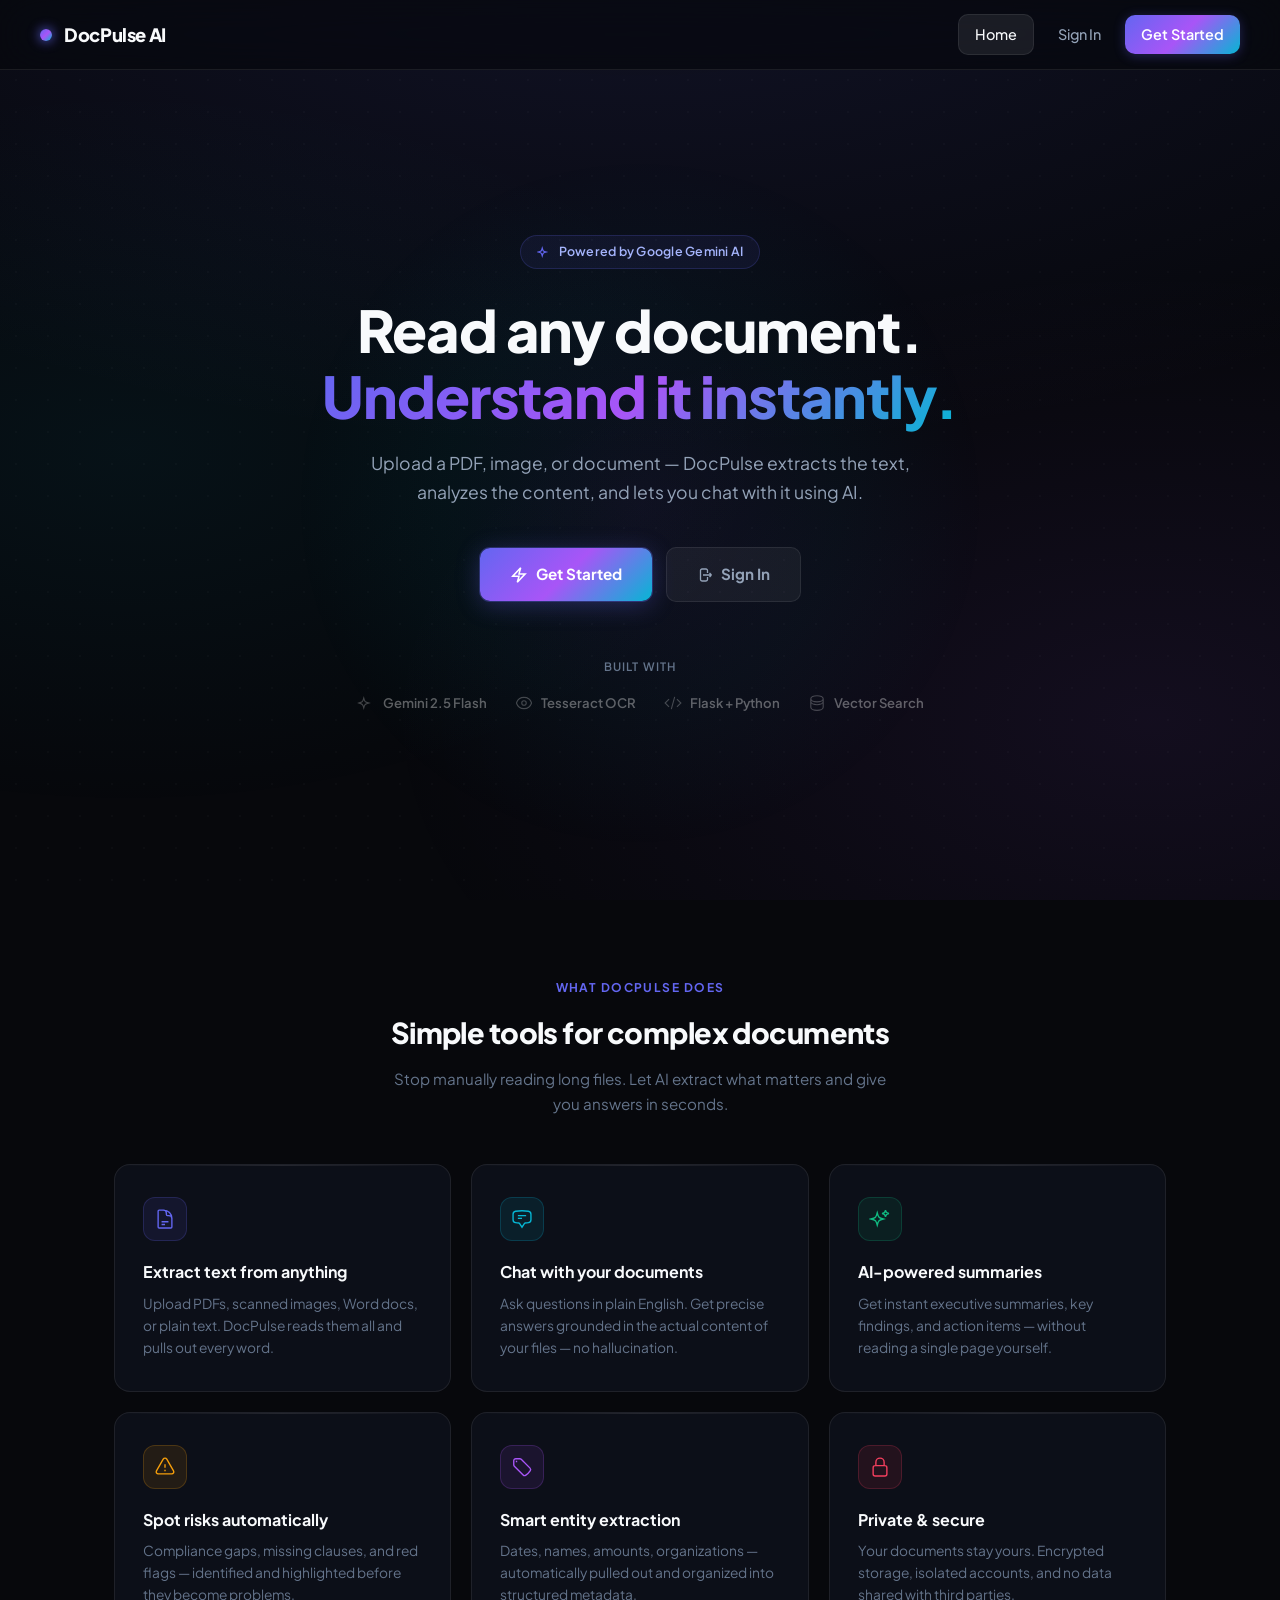
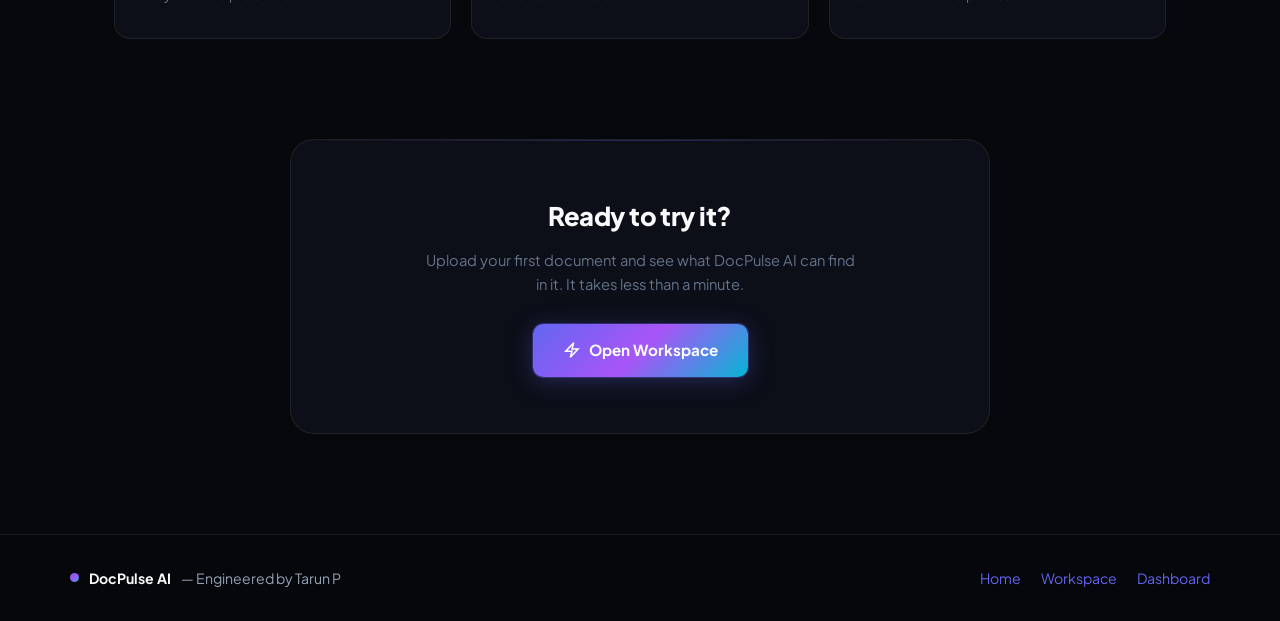
==== commit 43d754be: "fix(ui/api): overhaul chat workspace UI, fix sidebar text clipping, and improve Gemini RAG model fal" ====
--- a/frontend/index.html
+++ b/frontend/index.html
@@ -3,249 +3,425 @@
 <head>
 <meta charset="UTF-8" />
 <meta name="viewport" content="width=device-width, initial-scale=1.0" />
-<meta name="description" content="DocPulse AI — Enterprise Document Intelligence, Multimodal OCR, Dense Vector RAG, and Gemini 2.5 Flash AI Platform" />
-<title>DocPulse AI · Intelligent Document Understanding Platform</title>
+<meta name="description" content="DocPulse AI — Upload any document and let AI read, understand, and answer your questions." />
+<title>DocPulse AI · Understand Your Documents with AI</title>
 <link rel="stylesheet" href="css/style.css" />
+<style>
+  /* ─── Landing Page Styles ─── */
+
+  .landing-hero {
+    min-height: calc(100vh - 72px);
+    display: flex;
+    flex-direction: column;
+    align-items: center;
+    justify-content: center;
+    text-align: center;
+    padding: 60px 24px 80px;
+    position: relative;
+  }
+
+  /* Ambient background glow */
+  .landing-hero::before {
+    content: '';
+    position: absolute;
+    top: 10%;
+    left: 50%;
+    transform: translateX(-50%);
+    width: 700px;
+    height: 700px;
+    background: radial-gradient(circle, rgba(99, 102, 241, 0.08) 0%, rgba(6, 182, 212, 0.04) 40%, transparent 70%);
+    border-radius: 50%;
+    pointer-events: none;
+    z-index: 0;
+  }
+
+  .landing-hero > * { position: relative; z-index: 1; }
+
+  .hero-chip {
+    display: inline-flex;
+    align-items: center;
+    gap: 8px;
+    padding: 6px 16px;
+    border-radius: 999px;
+    background: rgba(99, 102, 241, 0.08);
+    border: 1px solid rgba(99, 102, 241, 0.2);
+    font-size: 0.78rem;
+    font-weight: 600;
+    color: #a5b4fc;
+    margin-bottom: 28px;
+    letter-spacing: 0.02em;
+  }
+  .hero-chip svg { width: 14px; height: 14px; stroke: var(--accent-indigo); }
+
+  .hero-title {
+    font-size: clamp(2.2rem, 5vw, 3.6rem);
+    font-weight: 800;
+    line-height: 1.15;
+    color: var(--text-primary);
+    max-width: 780px;
+    margin-bottom: 20px;
+    letter-spacing: -0.02em;
+  }
+  .hero-title .accent {
+    background: var(--gradient-brand);
+    -webkit-background-clip: text;
+    -webkit-text-fill-color: transparent;
+    background-clip: text;
+  }
+
+  .hero-desc {
+    font-size: 1.1rem;
+    color: var(--text-secondary);
+    max-width: 540px;
+    line-height: 1.65;
+    margin-bottom: 40px;
+  }
+
+  .hero-actions {
+    display: flex;
+    align-items: center;
+    gap: 14px;
+    flex-wrap: wrap;
+    justify-content: center;
+  }
+
+  .btn-hero {
+    display: inline-flex;
+    align-items: center;
+    gap: 8px;
+    padding: 14px 30px;
+    border-radius: var(--radius-sm);
+    font-size: 0.95rem;
+    font-weight: 700;
+    text-decoration: none;
+    transition: all 0.25s var(--ease-spring);
+    cursor: pointer;
+    border: none;
+  }
+  .btn-hero.primary {
+    background: var(--gradient-brand);
+    color: #fff;
+    box-shadow: 0 4px 24px rgba(99, 102, 241, 0.3), 0 0 0 1px rgba(99, 102, 241, 0.3);
+  }
+  .btn-hero.primary:hover {
+    transform: translateY(-2px);
+    box-shadow: 0 8px 32px rgba(99, 102, 241, 0.4), 0 0 0 1px rgba(99, 102, 241, 0.4);
+  }
+  .btn-hero.primary svg { width: 18px; height: 18px; stroke: #fff; }
+
+  .btn-hero.secondary {
+    background: rgba(255, 255, 255, 0.05);
+    border: 1px solid var(--border);
+    color: var(--text-secondary);
+    box-shadow: none;
+  }
+  .btn-hero.secondary:hover {
+    background: rgba(255, 255, 255, 0.08);
+    border-color: var(--border-hover);
+    color: var(--text-primary);
+    transform: translateY(-1px);
+  }
+  .btn-hero.secondary svg { width: 16px; height: 16px; stroke: currentColor; }
+
+  /* Trusted by strip */
+  .trust-strip {
+    margin-top: 56px;
+    display: flex;
+    flex-direction: column;
+    align-items: center;
+    gap: 16px;
+  }
+  .trust-strip .label {
+    font-size: 0.72rem;
+    font-weight: 600;
+    text-transform: uppercase;
+    letter-spacing: 0.1em;
+    color: var(--text-muted);
+  }
+  .trust-logos {
+    display: flex;
+    align-items: center;
+    gap: 28px;
+    flex-wrap: wrap;
+    justify-content: center;
+  }
+  .trust-logo {
+    display: flex;
+    align-items: center;
+    gap: 8px;
+    font-size: 0.82rem;
+    font-weight: 600;
+    color: rgba(255, 255, 255, 0.35);
+  }
+  .trust-logo svg { width: 18px; height: 18px; stroke: currentColor; opacity: 0.7; }
+
+  /* ─── Features Section ─── */
+  .features-section {
+    padding: 80px 24px 100px;
+    max-width: 1100px;
+    margin: 0 auto;
+  }
+  .features-section .section-label {
+    text-align: center;
+    font-size: 0.75rem;
+    font-weight: 700;
+    text-transform: uppercase;
+    letter-spacing: 0.12em;
+    color: var(--accent-indigo);
+    margin-bottom: 12px;
+  }
+  .features-section .section-title {
+    text-align: center;
+    font-size: 1.8rem;
+    font-weight: 800;
+    color: var(--text-primary);
+    margin-bottom: 12px;
+  }
+  .features-section .section-desc {
+    text-align: center;
+    font-size: 0.95rem;
+    color: var(--text-muted);
+    max-width: 520px;
+    margin: 0 auto 48px;
+    line-height: 1.6;
+  }
+
+  .features-grid {
+    display: grid;
+    grid-template-columns: repeat(3, 1fr);
+    gap: 20px;
+  }
+  @media (max-width: 800px) {
+    .features-grid { grid-template-columns: 1fr; }
+  }
+
+  .feature-card {
+    padding: 32px 28px;
+    background: var(--panel);
+    border: 1px solid var(--border);
+    border-radius: var(--radius-md);
+    transition: all 0.25s ease;
+    position: relative;
+    overflow: hidden;
+  }
+  .feature-card::before {
+    content: '';
+    position: absolute;
+    top: 0; left: 0; right: 0;
+    height: 1px;
+    background: linear-gradient(90deg, transparent, rgba(255,255,255,0.1), transparent);
+  }
+  .feature-card:hover {
+    border-color: var(--border-hover);
+    background: rgba(255, 255, 255, 0.03);
+    transform: translateY(-3px);
+  }
+
+  .feature-card .fc-icon {
+    width: 44px;
+    height: 44px;
+    border-radius: 12px;
+    display: flex;
+    align-items: center;
+    justify-content: center;
+    margin-bottom: 18px;
+  }
+  .feature-card .fc-icon svg { width: 22px; height: 22px; }
+  .feature-card .fc-icon.indigo  { background: rgba(99, 102, 241, 0.1); border: 1px solid rgba(99, 102, 241, 0.2); }
+  .feature-card .fc-icon.indigo svg { stroke: var(--accent-indigo); }
+  .feature-card .fc-icon.cyan    { background: rgba(6, 182, 212, 0.1); border: 1px solid rgba(6, 182, 212, 0.2); }
+  .feature-card .fc-icon.cyan svg { stroke: var(--accent-cyan); }
+  .feature-card .fc-icon.emerald { background: rgba(16, 185, 129, 0.1); border: 1px solid rgba(16, 185, 129, 0.2); }
+  .feature-card .fc-icon.emerald svg { stroke: var(--accent-emerald); }
+  .feature-card .fc-icon.rose    { background: rgba(244, 63, 94, 0.1); border: 1px solid rgba(244, 63, 94, 0.2); }
+  .feature-card .fc-icon.rose svg { stroke: var(--accent-rose); }
+  .feature-card .fc-icon.amber   { background: rgba(245, 158, 11, 0.1); border: 1px solid rgba(245, 158, 11, 0.2); }
+  .feature-card .fc-icon.amber svg { stroke: #f59e0b; }
+  .feature-card .fc-icon.purple  { background: rgba(168, 85, 247, 0.1); border: 1px solid rgba(168, 85, 247, 0.2); }
+  .feature-card .fc-icon.purple svg { stroke: #a855f7; }
+
+  .feature-card h3 {
+    font-size: 1rem;
+    font-weight: 700;
+    color: var(--text-primary);
+    margin-bottom: 8px;
+  }
+  .feature-card p {
+    font-size: 0.86rem;
+    color: var(--text-muted);
+    line-height: 1.6;
+    margin: 0;
+  }
+
+  /* ─── Bottom CTA ─── */
+  .bottom-cta {
+    max-width: 700px;
+    margin: 0 auto 100px;
+    text-align: center;
+    padding: 56px 40px;
+    background: var(--panel);
+    border: 1px solid var(--border);
+    border-radius: var(--radius-lg);
+    position: relative;
+    overflow: hidden;
+  }
+  .bottom-cta::before {
+    content: '';
+    position: absolute;
+    top: 0; left: 0; right: 0;
+    height: 1px;
+    background: linear-gradient(90deg, transparent, rgba(99,102,241,0.3), transparent);
+  }
+  .bottom-cta h2 {
+    font-size: 1.6rem;
+    font-weight: 800;
+    color: var(--text-primary);
+    margin-bottom: 12px;
+  }
+  .bottom-cta p {
+    font-size: 0.92rem;
+    color: var(--text-muted);
+    margin-bottom: 28px;
+    line-height: 1.6;
+    max-width: 440px;
+    margin-left: auto;
+    margin-right: auto;
+  }
+  .bottom-cta .btn-hero { margin: 0 auto; }
+
+  @media (max-width: 600px) {
+    .hero-title { font-size: 2rem; }
+    .hero-desc { font-size: 0.95rem; }
+    .hero-actions { flex-direction: column; width: 100%; }
+    .btn-hero { width: 100%; justify-content: center; }
+  }
+</style>
 </head>
 <body>
-
-  <!-- Topbar Navigation -->
   <div class="topbar">
-    <a href="index.html" class="brand">
-      <div class="dot-logo"></div>DocPulse AI
-    </a>
+    <a href="index.html" class="brand"><div class="dot-logo"></div>DocPulse AI</a>
     <nav></nav>
   </div>
 
-  <div class="container">
-
-    <!-- Hero Section -->
-    <section class="hero-wrapper">
-      <div class="hero-pill-badge">
-        <span>⚡ Powered by Gemini 2.5 Flash & Multimodal RAG Engine</span>
-      </div>
-
-      <h1 class="hero-main-title">
-        Transform Unstructured Documents into Live AI Intelligence
-      </h1>
-
-      <p class="hero-sub-text">
-        DocPulse AI orchestrates optical character recognition, spatial layout parsing, 
-        dense vector embeddings, and Google Gemini neural reasoning to summarize, audit compliance risks, 
-        and chat with your enterprise documents.
-      </p>
-
-      <div class="hero-cta-group">
-        <a href="upload.html" class="btn">🚀 Upload Document</a>
-        <a href="dashboard.html" class="btn secondary">📊 View Analytics Dashboard</a>
-      </div>
-
-      <!-- Hero Live Product Mockup -->
-      <div class="hero-mockup-frame">
-        <div class="mockup-header">
-          <div class="mockup-dots">
-            <div class="mockup-dot red"></div>
-            <div class="mockup-dot yellow"></div>
-            <div class="mockup-dot green"></div>
-          </div>
-          <div class="mockup-title">docpulse.ai/workspace/AI_Time_Machine_Doc.pdf</div>
-          <div style="font-size:0.75rem;color:var(--accent-emerald);font-weight:600;">● LIVE AI PIPELINE</div>
-        </div>
-
-        <div class="mockup-body">
-          <!-- Sidebar Info -->
-          <div class="mockup-sidebar">
-            <div style="font-size:0.95rem;font-weight:700;color:var(--text-primary);margin-bottom:8px;">
-              📄 AI_Time_Machine_Doc.pdf
-            </div>
-            <div style="display:flex;gap:6px;margin-bottom:16px;">
-              <span class="badge">Report</span>
-              <span class="badge processed">Processed</span>
-            </div>
-
-            <div style="font-size:0.78rem;font-weight:700;color:var(--text-muted);text-transform:uppercase;margin-bottom:6px;">
-              📝 Executive AI Summary
-            </div>
-            <div style="font-size:0.84rem;color:var(--text-secondary);line-height:1.5;margin-bottom:14px;background:rgba(255,255,255,0.02);padding:10px;border-radius:8px;border:1px solid var(--border);">
-              AI Time Machine is an end-to-end computer vision & image restoration framework. It features PyTorch, OpenCV, face enhancement algorithms, and automated image colorization.
-            </div>
-
-            <div style="font-size:0.78rem;font-weight:700;color:var(--text-muted);text-transform:uppercase;margin-bottom:6px;">
-              🏷️ Extracted Entities
-            </div>
-            <div style="display:flex;flex-wrap:wrap;gap:4px;">
-              <span class="badge" style="color:var(--accent-indigo);">Framework: PyTorch</span>
-              <span class="badge" style="color:var(--accent-emerald);">Module: OpenCV</span>
-              <span class="badge" style="color:var(--accent-cyan);">Task: Colorization</span>
-            </div>
-          </div>
-
-          <!-- Chat Window Simulator -->
-          <div class="mockup-chat">
-            <div style="display:flex;flex-direction:column;gap:12px;">
-              <div class="msg q" style="align-self:flex-end;background:var(--gradient-brand);color:#fff;padding:10px 14px;border-radius:12px;font-size:0.88rem;">
-                What is the project title and core tech stack?
-              </div>
-              <div class="msg a" style="align-self:flex-start;background:var(--panel-solid);border:1px solid var(--border-hover);padding:12px 16px;border-radius:12px;font-size:0.88rem;color:var(--text-primary);line-height:1.5;">
-                <div style="font-weight:700;color:var(--accent-cyan);margin-bottom:4px;">🤖 Gemini 2.5 Flash Response:</div>
-                • <strong>Project Title:</strong> AI Time Machine<br/>
-                • <strong>Tagline:</strong> Travel Through History with a Single Photograph<br/>
-                • <strong>Tech Stack:</strong> Python, PyTorch, OpenCV, Flask REST Services & Vector RAG
-              </div>
-            </div>
-
-            <div style="margin-top:16px;display:flex;gap:8px;align-items:center;background:rgba(255,255,255,0.03);border:1px solid var(--border);padding:8px 12px;border-radius:8px;">
-              <span style="color:var(--text-muted);font-size:0.88rem;">Ask a question about this document...</span>
-              <button class="btn" style="margin-left:auto;padding:6px 14px;font-size:0.8rem;height:auto;">Send ↵</button>
-            </div>
-          </div>
-        </div>
-      </div>
-    </section>
-
-    <!-- Animated Statistics Strip -->
-    <section class="stats-strip">
-      <div class="stat-item">
-        <div class="value">99.4%</div>
-        <div class="desc">OCR & Table Precision</div>
-      </div>
-      <div class="stat-item">
-        <div class="value">&lt; 800ms</div>
-        <div class="desc">Vector Search Latency</div>
-      </div>
-      <div class="stat-item">
-        <div class="value">100k+</div>
-        <div class="desc">Pages Parsed Capacity</div>
-      </div>
-      <div class="stat-item">
-        <div class="value">0%</div>
-        <div class="desc">Data Retention Risk</div>
-      </div>
-    </section>
-
-    <!-- Technology Logos Strip -->
-    <section class="logos-strip">
-      <div class="title">Engineered with Production-Grade AI Stack</div>
-      <div class="logos-flex">
-        <div class="logo-badge">🤖 Google Gemini 2.5 Flash</div>
-        <div class="logo-badge">👁️ PyTesseract OCR</div>
-        <div class="logo-badge">📐 LayoutLMv3 Spatial</div>
-        <div class="logo-badge">⚡ SentenceTransformers</div>
-        <div class="logo-badge">🐍 Flask Python Backend</div>
-        <div class="logo-badge">🛢️ SQLite / PostgreSQL</div>
-      </div>
-    </section>
-
-    <!-- 4-Step Pipeline Workflow Section -->
-    <section style="margin-bottom: 90px;">
-      <div class="section-heading">
-        <h2>End-to-End AI Document Pipeline</h2>
-        <p>From raw file upload to neural reasoning in four automated steps</p>
-      </div>
-
-      <div class="steps-pipeline-grid">
-        <!-- Step 1 -->
-        <div class="pipeline-card">
-          <div class="pipeline-step-num">Step 01</div>
-          <h3>Multi-Format Ingestion</h3>
-          <p>
-            Drag & drop PDF, DOCX, TXT, PNG, JPG, or TIFF files up to 25 MB. 
-            DocPulse validates file integrity and queues asynchronous background tasks.
-          </p>
-          <span class="pipeline-tag">Multi-Format Ingest</span>
-        </div>
-
-        <!-- Step 2 -->
-        <div class="pipeline-card">
-          <div class="pipeline-step-num">Step 02</div>
-          <h3>OCR & Spatial Layout</h3>
-          <p>
-            Applies Tesseract OCR to extract image text and LayoutLM spatial analysis 
-            to preserve headers, bullet structures, and tabular data format.
-          </p>
-          <span class="pipeline-tag">Multimodal Spatial OCR</span>
-        </div>
-
-        <!-- Step 3 -->
-        <div class="pipeline-card">
-          <div class="pipeline-step-num">Step 03</div>
-          <h3>Vector RAG Indexing</h3>
-          <p>
-            Segments text into overlapping semantic chunks, computes 384-dim dense embeddings 
-            with `all-MiniLM-L6-v2`, and enables sub-second cosine search.
-          </p>
-          <span class="pipeline-tag">Dense Embeddings</span>
-        </div>
-
-        <!-- Step 4 -->
-        <div class="pipeline-card">
-          <div class="pipeline-step-num">Step 04</div>
-          <h3>Gemini AI Reasoning</h3>
-          <p>
-            Generates 2-paragraph summaries, identifies red-flag compliance risks, extracts concrete 
-            action items, and powers grounded Q&A chat.
-          </p>
-          <span class="pipeline-tag">Gemini 2.5 Flash</span>
-        </div>
-      </div>
-    </section>
-
-    <!-- SaaS Feature Showcase Grid -->
-    <section style="margin-bottom: 90px;">
-      <div class="section-heading">
-        <h2>Built for Enterprise Document Intelligence</h2>
-        <p>Comprehensive capabilities designed for speed, security, and precision</p>
-      </div>
-
-      <div class="features-cards-grid">
-        <div class="feature-box">
-          <div class="icon-wrap">📝</div>
-          <h3>Automated Plain Summaries</h3>
-          <p>Get instant multi-paragraph executive summaries highlighting core findings, project titles, and target objectives without opening long files.</p>
-        </div>
-
-        <div class="feature-box">
-          <div class="icon-wrap">⚠️</div>
-          <h3>Compliance Risk Auditing</h3>
-          <p>Automatically flags missing clauses, legal liabilities, payment ambiguities, and security compliance risks across your contracts.</p>
-        </div>
-
-        <div class="feature-box">
-          <div class="icon-wrap">💬</div>
-          <h3>Grounded Context Q&A Chat</h3>
-          <p>Ask natural questions about any document. Gemini AI synthesizes answers strictly grounded in document excerpts with bulleted citations.</p>
-        </div>
-
-        <div class="feature-box">
-          <div class="icon-wrap">🏷️</div>
-          <h3>Named Entity Chip Extraction</h3>
-          <p>Extract dates, monetary amounts, organization names, legal clauses, and author tags into structured, filterable metadata chips.</p>
-        </div>
-
-        <div class="feature-box">
-          <div class="icon-wrap">⚡</div>
-          <h3>Hybrid Offline/Cloud Fallback</h3>
-          <p>Runs 100% locally when offline using smart heuristic analyzers or supercharged with Google Gemini 2.5 Flash when connected.</p>
-        </div>
-
-        <div class="feature-box">
-          <div class="icon-wrap">🔒</div>
-          <h3>User-Isolated Security</h3>
-          <p>Bcrypt password hashing, JWT authentication tokens, and per-user database row isolation guarantee complete data privacy.</p>
-        </div>
-      </div>
-    </section>
-
-    <!-- Glowing Call to Action Banner -->
-    <div class="cta-glow-banner">
-      <h2>Ready to Supercharge Your Document Workflow?</h2>
-      <p>Upload your first contract, invoice, technical report, or resume and experience live AI intelligence in seconds.</p>
-      <a href="upload.html" class="btn" style="padding:14px 32px;font-size:1.05rem;">🚀 Launch DocPulse Workspace</a>
+  <!-- Hero Section -->
+  <section class="landing-hero">
+    <div class="hero-chip">
+      <svg fill="none" viewBox="0 0 24 24" stroke-width="2"><path d="M9.813 15.904 9 18.75l-.813-2.846a4.5 4.5 0 0 0-3.09-3.09L2.25 12l2.846-.813a4.5 4.5 0 0 0 3.09-3.09L9 5.25l.813 2.846a4.5 4.5 0 0 0 3.09 3.09L15.75 12l-2.846.813a4.5 4.5 0 0 0-3.09 3.09Z" /></svg>
+      Powered by Google Gemini AI
     </div>
 
-  </div>
-
-  <!-- Site Footer -->
+    <h1 class="hero-title">
+      Read any document.<br/><span class="accent">Understand it instantly.</span>
+    </h1>
+
+    <p class="hero-desc">
+      Upload a PDF, image, or document — DocPulse extracts the text, analyzes the content, and lets you chat with it using AI.
+    </p>
+
+    <div class="hero-actions">
+      <a href="upload.html" class="btn-hero primary" id="ctaWorkspace">
+        <svg fill="none" viewBox="0 0 24 24" stroke-width="2"><path d="M3.75 13.5l10.5-11.25L12 10.5h8.25L9.75 21.75 12 13.5H3.75Z" /></svg>
+        Get Started
+      </a>
+      <a href="login.html" class="btn-hero secondary" id="ctaSignIn">
+        <svg fill="none" viewBox="0 0 24 24" stroke-width="2"><path d="M15.75 9V5.25A2.25 2.25 0 0 0 13.5 3h-6a2.25 2.25 0 0 0-2.25 2.25v13.5A2.25 2.25 0 0 0 7.5 21h6a2.25 2.25 0 0 0 2.25-2.25V15m3 0 3-3m0 0-3-3m3 3H9" /></svg>
+        Sign In
+      </a>
+    </div>
+
+    <div class="trust-strip">
+      <div class="label">Built with</div>
+      <div class="trust-logos">
+        <div class="trust-logo">
+          <svg fill="none" viewBox="0 0 24 24" stroke-width="1.5"><path d="M9.813 15.904 9 18.75l-.813-2.846a4.5 4.5 0 0 0-3.09-3.09L2.25 12l2.846-.813a4.5 4.5 0 0 0 3.09-3.09L9 5.25l.813 2.846a4.5 4.5 0 0 0 3.09 3.09L15.75 12l-2.846.813a4.5 4.5 0 0 0-3.09 3.09Z" /></svg>
+          Gemini 2.5 Flash
+        </div>
+        <div class="trust-logo">
+          <svg fill="none" viewBox="0 0 24 24" stroke-width="1.5"><path d="M2.036 12.322a1.012 1.012 0 0 1 0-.639C3.423 7.51 7.36 4.5 12 4.5c4.638 0 8.573 3.007 9.963 7.178.07.207.07.431 0 .639C20.577 16.49 16.64 19.5 12 19.5c-4.638 0-8.573-3.007-9.963-7.178Z" /><path d="M15 12a3 3 0 1 1-6 0 3 3 0 0 1 6 0Z" /></svg>
+          Tesseract OCR
+        </div>
+        <div class="trust-logo">
+          <svg fill="none" viewBox="0 0 24 24" stroke-width="1.5"><path d="M17.25 6.75 22.5 12l-5.25 5.25m-10.5 0L1.5 12l5.25-5.25m7.5-3-4.5 16.5" /></svg>
+          Flask + Python
+        </div>
+        <div class="trust-logo">
+          <svg fill="none" viewBox="0 0 24 24" stroke-width="1.5"><path d="M20.25 6.375c0 2.278-3.694 4.125-8.25 4.125S3.75 8.653 3.75 6.375m16.5 0c0-2.278-3.694-4.125-8.25-4.125S3.75 4.097 3.75 6.375m16.5 0v11.25c0 2.278-3.694 4.125-8.25 4.125s-8.25-1.847-8.25-4.125V6.375m16.5 3.75c0 2.278-3.694 4.125-8.25 4.125s-8.25-1.847-8.25-4.125" /></svg>
+          Vector Search
+        </div>
+      </div>
+    </div>
+  </section>
+
+  <!-- Features Section -->
+  <section class="features-section">
+    <div class="section-label">What DocPulse does</div>
+    <h2 class="section-title">Simple tools for complex documents</h2>
+    <p class="section-desc">
+      Stop manually reading long files. Let AI extract what matters and give you answers in seconds.
+    </p>
+
+    <div class="features-grid">
+      <div class="feature-card">
+        <div class="fc-icon indigo">
+          <svg fill="none" viewBox="0 0 24 24" stroke-width="1.5"><path d="M19.5 14.25v-2.625a3.375 3.375 0 0 0-3.375-3.375h-1.5A1.125 1.125 0 0 1 13.5 7.125v-1.5a3.375 3.375 0 0 0-3.375-3.375H8.25m0 12.75h7.5m-7.5 3H12M10.5 2.25H5.625c-.621 0-1.125.504-1.125 1.125v17.25c0 .621.504 1.125 1.125 1.125h12.75c.621 0 1.125-.504 1.125-1.125V11.25a9 9 0 0 0-9-9Z" /></svg>
+        </div>
+        <h3>Extract text from anything</h3>
+        <p>Upload PDFs, scanned images, Word docs, or plain text. DocPulse reads them all and pulls out every word.</p>
+      </div>
+
+      <div class="feature-card">
+        <div class="fc-icon cyan">
+          <svg fill="none" viewBox="0 0 24 24" stroke-width="1.5"><path d="M7.5 8.25h9m-9 3H12m-9.75 1.51c0 1.6 1.123 2.994 2.707 3.227 1.129.166 2.27.293 3.423.379.35.026.67.21.865.501L12 21l2.755-4.133a1.14 1.14 0 0 1 .865-.501 48.172 48.172 0 0 0 3.423-.379c1.584-.233 2.707-1.626 2.707-3.228V6.741c0-1.602-1.123-2.995-2.707-3.228A48.394 48.394 0 0 0 12 3c-2.392 0-4.744.175-7.043.513C3.373 3.746 2.25 5.14 2.25 6.741v6.018Z" /></svg>
+        </div>
+        <h3>Chat with your documents</h3>
+        <p>Ask questions in plain English. Get precise answers grounded in the actual content of your files — no hallucination.</p>
+      </div>
+
+      <div class="feature-card">
+        <div class="fc-icon emerald">
+          <svg fill="none" viewBox="0 0 24 24" stroke-width="1.5"><path d="M9.813 15.904 9 18.75l-.813-2.846a4.5 4.5 0 0 0-3.09-3.09L2.25 12l2.846-.813a4.5 4.5 0 0 0 3.09-3.09L9 5.25l.813 2.846a4.5 4.5 0 0 0 3.09 3.09L15.75 12l-2.846.813a4.5 4.5 0 0 0-3.09 3.09ZM18.259 8.715 18 9.75l-.259-1.035a3.375 3.375 0 0 0-2.455-2.456L14.25 6l1.036-.259a3.375 3.375 0 0 0 2.455-2.456L18 2.25l.259 1.035a3.375 3.375 0 0 0 2.455 2.456L21.75 6l-1.036.259a3.375 3.375 0 0 0-2.455 2.456Z" /></svg>
+        </div>
+        <h3>AI-powered summaries</h3>
+        <p>Get instant executive summaries, key findings, and action items — without reading a single page yourself.</p>
+      </div>
+
+      <div class="feature-card">
+        <div class="fc-icon amber">
+          <svg fill="none" viewBox="0 0 24 24" stroke-width="1.5"><path d="M12 9v3.75m-9.303 3.376c-.866 1.5.217 3.374 1.948 3.374h14.71c1.73 0 2.813-1.874 1.948-3.374L13.949 3.378c-.866-1.5-3.032-1.5-3.898 0L2.697 16.126ZM12 15.75h.007v.008H12v-.008Z" /></svg>
+        </div>
+        <h3>Spot risks automatically</h3>
+        <p>Compliance gaps, missing clauses, and red flags — identified and highlighted before they become problems.</p>
+      </div>
+
+      <div class="feature-card">
+        <div class="fc-icon purple">
+          <svg fill="none" viewBox="0 0 24 24" stroke-width="1.5"><path d="M9.568 3H5.25A2.25 2.25 0 0 0 3 5.25v4.318c0 .597.237 1.17.659 1.591l9.581 9.581c.699.699 1.78.872 2.607.33a18.095 18.095 0 0 0 5.223-5.223c.542-.827.369-1.908-.33-2.607L11.16 3.66A2.25 2.25 0 0 0 9.568 3Z" /><path d="M6 6h.008v.008H6V6Z" /></svg>
+        </div>
+        <h3>Smart entity extraction</h3>
+        <p>Dates, names, amounts, organizations — automatically pulled out and organized into structured metadata.</p>
+      </div>
+
+      <div class="feature-card">
+        <div class="fc-icon rose">
+          <svg fill="none" viewBox="0 0 24 24" stroke-width="1.5"><path d="M16.5 10.5V6.75a4.5 4.5 0 1 0-9 0v3.75m-.75 11.25h10.5a2.25 2.25 0 0 0 2.25-2.25v-6.75a2.25 2.25 0 0 0-2.25-2.25H6.75a2.25 2.25 0 0 0-2.25 2.25v6.75a2.25 2.25 0 0 0 2.25 2.25Z" /></svg>
+        </div>
+        <h3>Private & secure</h3>
+        <p>Your documents stay yours. Encrypted storage, isolated accounts, and no data shared with third parties.</p>
+      </div>
+    </div>
+  </section>
+
+  <!-- Bottom CTA -->
+  <section class="bottom-cta">
+    <h2>Ready to try it?</h2>
+    <p>Upload your first document and see what DocPulse AI can find in it. It takes less than a minute.</p>
+    <a href="upload.html" class="btn-hero primary">
+      <svg fill="none" viewBox="0 0 24 24" stroke-width="2"><path d="M3.75 13.5l10.5-11.25L12 10.5h8.25L9.75 21.75 12 13.5H3.75Z" /></svg>
+      Open Workspace
+    </a>
+  </section>
+
+  <!-- Footer -->
   <footer class="site-footer">
     <div class="footer-inner">
       <div class="brand-signature">
@@ -254,12 +430,25 @@
       </div>
       <div style="display:flex;gap:20px;">
         <a href="index.html">Home</a>
-        <a href="upload.html">Upload</a>
+        <a href="upload.html">Workspace</a>
         <a href="dashboard.html">Dashboard</a>
       </div>
     </div>
   </footer>
 
-  <script src="js/api.js"></script>
+  <script src="js/api.js?v=2"></script>
+  <script>
+    // If already logged in, change "Sign In" to "Go to Workspace"
+    if (getToken()) {
+      const signInBtn = document.getElementById("ctaSignIn");
+      if (signInBtn) {
+        signInBtn.href = "upload.html";
+        signInBtn.innerHTML = `
+          <svg fill="none" viewBox="0 0 24 24" stroke-width="2" width="16" height="16"><path d="M13.5 6H5.25A2.25 2.25 0 0 0 3 8.25v10.5A2.25 2.25 0 0 0 5.25 21h10.5A2.25 2.25 0 0 0 18 18.75V10.5m-10.5 6L21 3m0 0h-5.25M21 3v5.25" /></svg>
+          Go to Workspace
+        `;
+      }
+    }
+  </script>
 </body>
 </html>
--- a/frontend/css/style.css
+++ b/frontend/css/style.css
@@ -983,3 +983,427 @@
   .cta-glow-banner { padding: 40px 20px; }
   .cta-glow-banner h2 { font-size: 1.6rem; }
 }
+
+/* ─── Upload Dropzone & Processing UI ─── */
+.dropzone {
+  display: flex;
+  flex-direction: column;
+  align-items: center;
+  justify-content: center;
+  padding: 42px 24px;
+  border: 2px dashed rgba(255, 255, 255, 0.16);
+  border-radius: var(--radius-md);
+  background: rgba(255, 255, 255, 0.015);
+  cursor: pointer;
+  transition: all var(--transition-med);
+  position: relative;
+  text-align: center;
+  user-select: none;
+  margin-top: 12px;
+}
+
+.dropzone:hover {
+  border-color: var(--accent-indigo);
+  background: rgba(99, 102, 241, 0.04);
+  box-shadow: 0 0 30px rgba(99, 102, 241, 0.12);
+  transform: translateY(-2px);
+}
+
+.dropzone.drag {
+  border-color: var(--accent-cyan);
+  background: rgba(6, 182, 212, 0.08);
+  box-shadow: 0 0 35px rgba(6, 182, 212, 0.25);
+  transform: scale(1.01);
+}
+
+.dropzone-icon-box {
+  width: 60px;
+  height: 60px;
+  border-radius: 18px;
+  background: rgba(99, 102, 241, 0.12);
+  border: 1px solid rgba(99, 102, 241, 0.3);
+  display: flex;
+  align-items: center;
+  justify-content: center;
+  font-size: 1.75rem;
+  margin-bottom: 16px;
+  box-shadow: 0 0 20px rgba(99, 102, 241, 0.15);
+  transition: transform var(--transition-med);
+}
+
+.dropzone:hover .dropzone-icon-box {
+  transform: scale(1.1) rotate(-3deg);
+  background: rgba(99, 102, 241, 0.2);
+  border-color: var(--accent-indigo);
+}
+
+.dropzone .primary-text {
+  font-size: 1.05rem;
+  font-weight: 700;
+  color: var(--text-primary);
+  margin-bottom: 6px;
+}
+
+.dropzone .primary-text strong {
+  color: var(--accent-indigo);
+  text-decoration: underline;
+  text-underline-offset: 3px;
+}
+
+.dropzone .subtext {
+  font-size: 0.85rem;
+  color: var(--text-muted);
+  max-width: 460px;
+  margin-bottom: 16px;
+  line-height: 1.5;
+}
+
+.file-formats-pills {
+  display: flex;
+  align-items: center;
+  justify-content: center;
+  gap: 8px;
+  flex-wrap: wrap;
+}
+
+.format-pill {
+  font-size: 0.72rem;
+  font-weight: 700;
+  color: var(--text-secondary);
+  background: rgba(255, 255, 255, 0.05);
+  border: 1px solid var(--border);
+  padding: 3px 10px;
+  border-radius: 999px;
+  letter-spacing: 0.04em;
+  text-transform: uppercase;
+}
+
+/* ─── File Preview Card ─── */
+.file-preview {
+  display: flex;
+  align-items: center;
+  justify-content: space-between;
+  padding: 14px 18px;
+  background: rgba(255, 255, 255, 0.04);
+  border: 1px solid var(--border-hover);
+  border-radius: var(--radius-sm);
+  margin-top: 16px;
+  width: 100%;
+  text-align: left;
+  animation: scaleIn 0.2s var(--ease-spring);
+}
+
+.file-preview .file-left {
+  display: flex;
+  align-items: center;
+  gap: 14px;
+  min-width: 0;
+}
+
+.file-preview .file-icon {
+  font-size: 1.6rem;
+  flex-shrink: 0;
+}
+
+.file-preview .file-info {
+  min-width: 0;
+}
+
+.file-preview .file-name {
+  font-size: 0.92rem;
+  font-weight: 700;
+  color: var(--text-primary);
+  white-space: nowrap;
+  overflow: hidden;
+  text-overflow: ellipsis;
+}
+
+.file-preview .file-size {
+  font-size: 0.78rem;
+  color: var(--text-muted);
+}
+
+/* ─── Progress Bar ─── */
+.progress-bar {
+  width: 100%;
+  height: 8px;
+  border-radius: 999px;
+  background: rgba(255, 255, 255, 0.08);
+  overflow: hidden;
+  position: relative;
+}
+
+.progress-bar .fill {
+  height: 100%;
+  border-radius: 999px;
+  background: var(--gradient-brand);
+  transition: width 0.4s ease;
+  box-shadow: 0 0 12px var(--accent-indigo);
+}
+
+/* ─── Tables ─── */
+.table-wrap {
+  width: 100%;
+  overflow-x: auto;
+  border-radius: var(--radius-sm);
+  border: 1px solid var(--border);
+  background: rgba(0, 0, 0, 0.2);
+}
+
+table {
+  width: 100%;
+  border-collapse: collapse;
+  text-align: left;
+}
+
+thead th {
+  padding: 14px 18px;
+  font-size: 0.76rem;
+  font-weight: 700;
+  color: var(--text-muted);
+  text-transform: uppercase;
+  letter-spacing: 0.06em;
+  background: rgba(255, 255, 255, 0.02);
+  border-bottom: 1px solid var(--border);
+}
+
+tbody td {
+  padding: 16px 18px;
+  font-size: 0.9rem;
+  color: var(--text-primary);
+  border-bottom: 1px solid rgba(255, 255, 255, 0.04);
+  vertical-align: middle;
+}
+
+tbody tr:last-child td {
+  border-bottom: none;
+}
+
+tbody tr {
+  transition: background var(--transition-fast);
+}
+
+tbody tr:hover {
+  background: rgba(255, 255, 255, 0.03);
+}
+
+/* ─── Action Icon Buttons ─── */
+.btn-icon {
+  width: 34px;
+  height: 34px;
+  padding: 0;
+  border-radius: var(--radius-xs);
+  background: rgba(255, 255, 255, 0.04);
+  border: 1px solid var(--border);
+  color: var(--text-secondary);
+  display: inline-flex;
+  align-items: center;
+  justify-content: center;
+  cursor: pointer;
+  font-size: 0.95rem;
+  transition: all var(--transition-fast);
+  box-shadow: none;
+}
+
+.btn-icon:hover {
+  background: rgba(255, 255, 255, 0.1);
+  border-color: var(--border-hover);
+  color: var(--text-primary);
+  transform: translateY(-1px);
+  box-shadow: none;
+}
+
+.btn-icon.danger-hover:hover {
+  background: rgba(244, 63, 94, 0.15);
+  border-color: var(--accent-rose);
+  color: var(--accent-rose);
+}
+
+.btn-icon.success-hover:hover {
+  background: rgba(16, 185, 129, 0.15);
+  border-color: var(--accent-emerald);
+  color: var(--accent-emerald);
+}
+
+/* ─── Empty State ─── */
+.empty-state {
+  padding: 48px 24px;
+  text-align: center;
+  background: rgba(255, 255, 255, 0.015);
+  border: 1px dashed var(--border);
+  border-radius: var(--radius-md);
+  margin: 12px 0;
+}
+
+.empty-state .icon {
+  font-size: 2.8rem;
+  margin-bottom: 12px;
+  opacity: 0.8;
+}
+
+.empty-state h3 {
+  font-size: 1.15rem;
+  margin-bottom: 6px;
+  color: var(--text-primary);
+}
+
+.empty-state p {
+  font-size: 0.88rem;
+  color: var(--text-muted);
+  max-width: 400px;
+  margin: 0 auto;
+}
+
+/* ─── Header & Stats Toolbar ─── */
+.page-header-flex {
+  display: flex;
+  align-items: flex-end;
+  justify-content: space-between;
+  flex-wrap: wrap;
+  gap: 16px;
+  margin-bottom: 28px;
+}
+
+.doc-toolbar {
+  display: flex;
+  align-items: center;
+  justify-content: space-between;
+  gap: 16px;
+  flex-wrap: wrap;
+  margin-bottom: 16px;
+}
+
+.search-box-wrap {
+  position: relative;
+  flex: 1;
+  min-width: 240px;
+  max-width: 400px;
+}
+
+.search-box-wrap input {
+  margin-bottom: 0;
+  padding-left: 38px;
+  background: rgba(255, 255, 255, 0.03);
+  font-size: 0.88rem;
+}
+
+.search-box-wrap .search-icon {
+  position: absolute;
+  left: 12px;
+  top: 50%;
+  transform: translateY(-50%);
+  color: var(--text-muted);
+  font-size: 0.9rem;
+  pointer-events: none;
+}
+
+/* ─── Spinner Ring (Loading Indicator) ─── */
+.spinner-ring {
+  width: 24px;
+  height: 24px;
+  border: 3px solid rgba(255, 255, 255, 0.1);
+  border-top-color: var(--accent-indigo);
+  border-radius: 50%;
+  animation: spin 0.7s linear infinite;
+  display: inline-block;
+  flex-shrink: 0;
+}
+
+/* ─── Toast Notification System ─── */
+.toast-container {
+  position: fixed;
+  top: 20px;
+  right: 20px;
+  z-index: 9999;
+  display: flex;
+  flex-direction: column;
+  gap: 10px;
+  pointer-events: none;
+}
+
+.toast {
+  display: flex;
+  align-items: center;
+  gap: 10px;
+  padding: 14px 20px;
+  border-radius: var(--radius-sm);
+  font-size: 0.88rem;
+  font-weight: 600;
+  backdrop-filter: blur(16px);
+  -webkit-backdrop-filter: blur(16px);
+  border: 1px solid var(--border);
+  box-shadow: var(--shadow-md);
+  animation: slideInRight 0.3s var(--ease-spring);
+  pointer-events: auto;
+  min-width: 280px;
+  max-width: 420px;
+}
+
+.toast.success {
+  background: rgba(16, 185, 129, 0.12);
+  border-color: rgba(16, 185, 129, 0.3);
+  color: var(--accent-emerald);
+}
+
+.toast.error {
+  background: rgba(244, 63, 94, 0.12);
+  border-color: rgba(244, 63, 94, 0.3);
+  color: var(--accent-rose);
+}
+
+.toast.info {
+  background: rgba(99, 102, 241, 0.12);
+  border-color: rgba(99, 102, 241, 0.3);
+  color: #a5b4fc;
+}
+
+.toast.hiding {
+  opacity: 0;
+  transform: translateX(20px);
+  transition: all 0.3s ease;
+}
+
+@keyframes slideInRight {
+  from { opacity: 0; transform: translateX(40px); }
+  to   { opacity: 1; transform: translateX(0); }
+}
+
+/* ─── Error Text ─── */
+.error {
+  color: var(--accent-rose);
+  font-size: 0.88rem;
+  font-weight: 500;
+}
+
+/* ─── Link-style Button ─── */
+.btn-link {
+  background: none;
+  border: none;
+  box-shadow: none;
+  padding: 6px 14px;
+  color: var(--text-secondary);
+  font-size: 0.85rem;
+  font-weight: 600;
+  display: inline-flex;
+  align-items: center;
+  gap: 6px;
+}
+
+.btn-link:hover {
+  color: var(--text-primary);
+  background: rgba(255, 255, 255, 0.05);
+  box-shadow: none;
+  transform: none;
+}
+
+/* ─── Page Loader ─── */
+.page-loader {
+  display: flex;
+  flex-direction: column;
+  align-items: center;
+  justify-content: center;
+  padding: 48px 24px;
+  color: var(--text-muted);
+  font-size: 0.88rem;
+  gap: 12px;
+}
